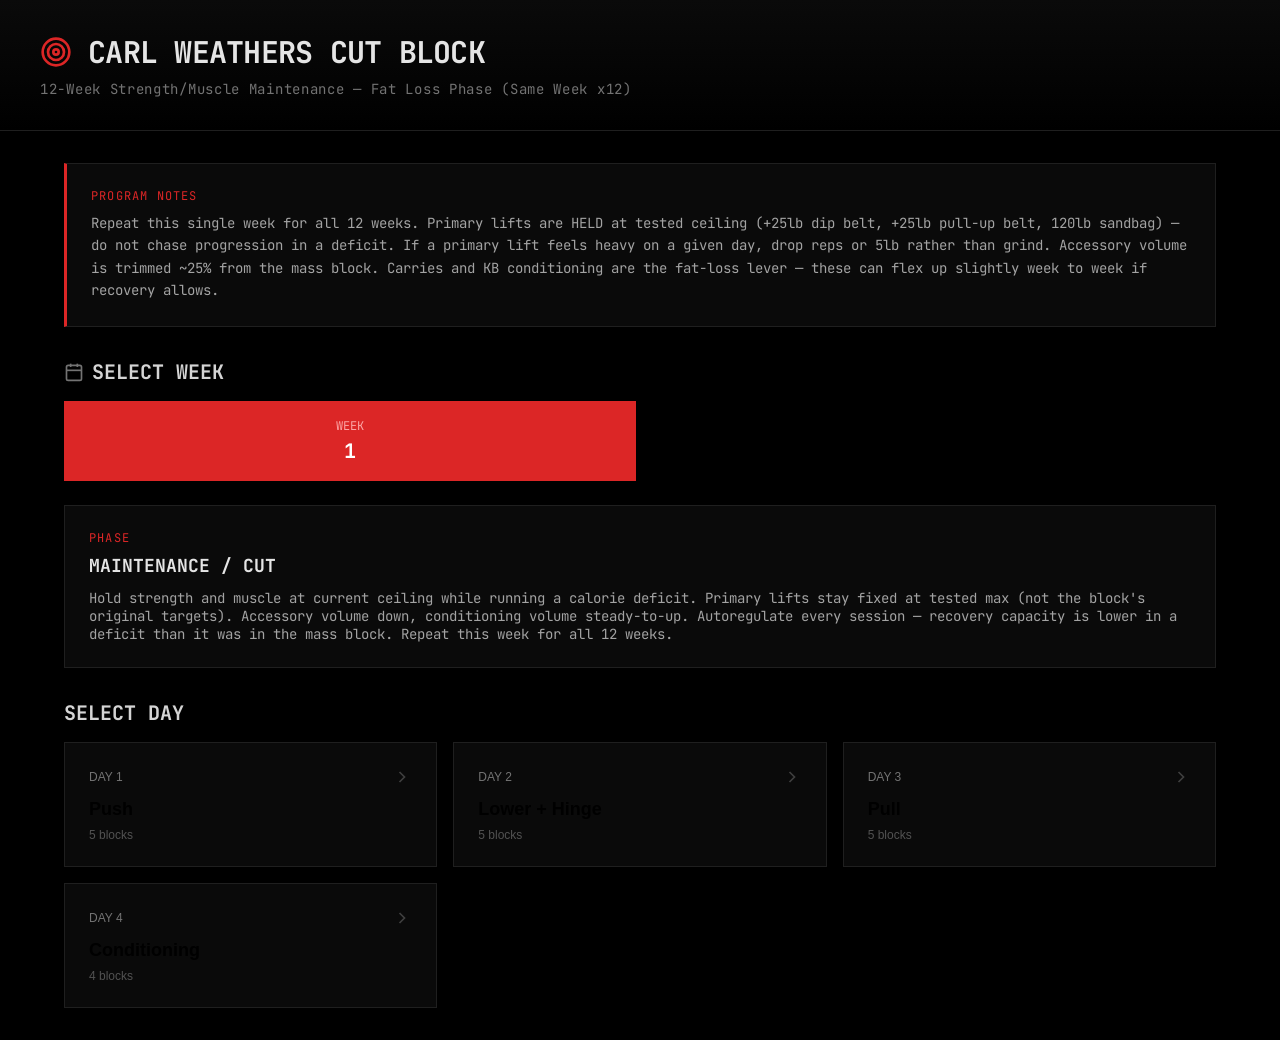
==== index.html @ 0ffdd5e2 "Render program-level notes in the selection view The notes field was being read by nothing, so the c" ====
<!DOCTYPE html>
<html lang="en">
<head>
    <meta charset="UTF-8">
    <meta name="viewport" content="width=device-width, initial-scale=1.0">
    <title>CERVANTES WORKOUT PROGRAM</title>
    <link href="https://fonts.googleapis.com/css2?family=JetBrains+Mono:wght@400;700&display=swap" rel="stylesheet">
    <link rel="stylesheet" href="styles.css">
</head>
<body>
    <div class="header">
        <div class="header-content">
            <div class="title-row">
                <svg class="target-icon" fill="none" stroke="currentColor" viewBox="0 0 24 24">
                    <circle cx="12" cy="12" r="10" stroke-width="2"></circle>
                    <circle cx="12" cy="12" r="6" stroke-width="2"></circle>
                    <circle cx="12" cy="12" r="2" stroke-width="2"></circle>
                </svg>
                <h1 id="program-title">CERVANTES</h1>
            </div>
            <p class="subtitle" id="program-subtitle">6-WEEK MULTI-TOOL PREPARATION</p>
        </div>
    </div>

    <div class="container">
        <div id="selection-view">
            <div class="program-notes hidden" id="program-notes">
                <div class="notes-label">PROGRAM NOTES</div>
                <p class="notes-body" id="program-notes-body"></p>
            </div>

            <div class="week-selector">
                <div class="selector-header">
                    <div class="selector-title">
                        <svg width="20" height="20" fill="none" stroke="#737373" viewBox="0 0 24 24">
                            <rect x="3" y="4" width="18" height="18" rx="2" ry="2" stroke-width="2"></rect>
                            <line x1="16" y1="2" x2="16" y2="6" stroke-width="2"></line>
                            <line x1="8" y1="2" x2="8" y2="6" stroke-width="2"></line>
                            <line x1="3" y1="10" x2="21" y2="10" stroke-width="2"></line>
                        </svg>
                        <h2>SELECT WEEK</h2>
                    </div>
                </div>

                <div class="week-buttons" id="week-buttons"></div>

                <div class="phase-info">
                    <div class="phase-label">PHASE</div>
                    <div class="phase-title" id="phase-title">FULL INTEGRATION + SKILL MASTERY</div>
                    <div class="phase-goal" id="phase-goal">Fluid tool transitions, rope flow competency, 100lb sandbag introduction, peak readiness</div>
                </div>
            </div>

            <div class="day-selector">
                <h2>SELECT DAY</h2>
                <div class="day-grid" id="day-grid"></div>
            </div>
        </div>

        <div id="workout-view" class="workout-view">
            <button class="back-btn" id="back-btn">
                <svg width="20" height="20" fill="none" stroke="currentColor" viewBox="0 0 24 24">
                    <polyline points="15 18 9 12 15 6" stroke-width="2"></polyline>
                </svg>
                <span>Back to week overview</span>
            </button>

            <div class="workout-header">
                <div class="workout-label" id="workout-label">WEEK 5 / DAY 1</div>
                <h2 class="workout-title" id="workout-title">Power Integration</h2>
            </div>

            <div id="workout-blocks"></div>
        </div>
    </div>

    <script src="app.js"></script>
</body>
</html>
---- styles.css ----
* {
    margin: 0;
    padding: 0;
    box-sizing: border-box;
}

body {
    font-family: 'JetBrains Mono', monospace;
    background-color: #000;
    color: #e5e5e5;
    min-height: 100vh;
}

.header {
    border-bottom: 1px solid #1f1f1f;
    background: linear-gradient(to bottom, #0a0a0a, #000);
    padding: 2rem 1.5rem;
}

.header-content {
    max-width: 1200px;
    margin: 0 auto;
}

.title-row {
    display: flex;
    align-items: center;
    gap: 1rem;
    margin-bottom: 0.5rem;
}

.target-icon {
    width: 32px;
    height: 32px;
    color: #dc2626;
}

h1 {
    font-size: 1.875rem;
    font-weight: 700;
    letter-spacing: -0.025em;
}

.subtitle {
    color: #737373;
    font-size: 0.875rem;
    letter-spacing: 0.05em;
}

.container {
    max-width: 1200px;
    margin: 0 auto;
    padding: 2rem 1.5rem;
}

/* ===== PROGRAM NOTES ===== */

.program-notes {
    background-color: #0a0a0a;
    border: 1px solid #1f1f1f;
    border-left: 3px solid #dc2626;
    padding: 1.5rem;
    margin-bottom: 2rem;
}

.notes-label {
    font-size: 0.75rem;
    color: #dc2626;
    letter-spacing: 0.1em;
    margin-bottom: 0.5rem;
}

.notes-body {
    font-size: 0.875rem;
    color: #a3a3a3;
    line-height: 1.6;
}

.week-selector {
    margin-bottom: 2rem;
}

.selector-header {
    display: flex;
    align-items: center;
    justify-content: space-between;
    margin-bottom: 1rem;
}

.selector-title {
    display: flex;
    align-items: center;
    gap: 0.5rem;
}

.selector-title h2 {
    font-size: 1.25rem;
    font-weight: 700;
    color: #d4d4d4;
}

.week-buttons {
    display: grid;
    grid-template-columns: repeat(2, 1fr);
    gap: 0.5rem;
    margin-bottom: 1.5rem;
}

.week-btn {
    padding: 1rem;
    border: 1px solid #1f1f1f;
    background-color: #0a0a0a;
    color: #e5e5e5;
    cursor: pointer;
    transition: all 0.2s;
    font-family: 'JetBrains Mono', monospace;
}

.week-btn:hover {
    border-color: #404040;
}

.week-btn.active {
    background-color: #dc2626;
    border-color: #dc2626;
    color: #fff;
}

.week-label {
    font-size: 0.75rem;
    color: #737373;
    margin-bottom: 0.25rem;
}

.week-btn.active .week-label {
    color: #fca5a5;
}

.week-num {
    font-size: 1.25rem;
    font-weight: 700;
}

.phase-info {
    background-color: #0a0a0a;
    border: 1px solid #1f1f1f;
    padding: 1.5rem;
}

.phase-label {
    font-size: 0.75rem;
    color: #dc2626;
    letter-spacing: 0.1em;
    margin-bottom: 0.5rem;
}

.phase-title {
    font-size: 1.125rem;
    font-weight: 700;
    margin-bottom: 0.75rem;
}

.phase-goal {
    font-size: 0.875rem;
    color: #a3a3a3;
}

.day-selector h2 {
    font-size: 1.25rem;
    font-weight: 700;
    color: #d4d4d4;
    margin-bottom: 1rem;
}

.day-grid {
    display: grid;
    grid-template-columns: repeat(auto-fit, minmax(300px, 1fr));
    gap: 1rem;
}

.day-card {
    background-color: #0a0a0a;
    border: 1px solid #1f1f1f;
    padding: 1.5rem;
    cursor: pointer;
    transition: all 0.2s;
    text-align: left;
}

.day-card:hover {
    border-color: #dc2626;
}

.day-header {
    display: flex;
    justify-content: space-between;
    align-items: center;
    margin-bottom: 0.75rem;
}

.day-num {
    font-size: 0.75rem;
    color: #737373;
}

.day-name {
    font-size: 1.125rem;
    font-weight: 700;
}

.day-blocks {
    font-size: 0.75rem;
    color: #525252;
    margin-top: 0.5rem;
}

.workout-view {
    display: none;
}

.workout-view.active {
    display: block;
}

.back-btn {
    display: flex;
    align-items: center;
    gap: 0.5rem;
    background: none;
    border: none;
    color: #737373;
    cursor: pointer;
    font-family: 'JetBrains Mono', monospace;
    font-size: 0.875rem;
    margin-bottom: 1.5rem;
    padding: 0.5rem 0;
    transition: color 0.2s;
}

.back-btn:hover {
    color: #d4d4d4;
}

.workout-header {
    background-color: #0a0a0a;
    border: 1px solid #1f1f1f;
    padding: 1.5rem;
    margin-bottom: 1.5rem;
}

.workout-label {
    font-size: 0.75rem;
    color: #dc2626;
    margin-bottom: 0.25rem;
}

.workout-title {
    font-size: 1.5rem;
    font-weight: 700;
}

.block {
    background-color: #0a0a0a;
    border: 1px solid #1f1f1f;
    padding: 1.5rem;
    margin-bottom: 1rem;
}

.block-header {
    display: inline-block;
    padding: 0.5rem 0.75rem;
    font-size: 0.875rem;
    font-weight: 700;
    margin-bottom: 1rem;
}

.block-header.wu {
    background-color: #1e3a8a;
    color: #93c5fd;
}

.block-header.fin {
    background-color: #166534;
    color: #86efac;
}

.block-header.work {
    background-color: #7c2d12;
    color: #fdba74;
}

.block-note {
    font-size: 0.75rem;
    color: #a3a3a3;
    font-style: italic;
    margin-bottom: 0.75rem;
}

.exercise-list {
    list-style: none;
}

.exercise-item {
    padding: 0.5rem 0;
    border-bottom: 1px solid #1a1a1a;
    font-size: 0.875rem;
    color: #d4d4d4;
    line-height: 1.6;
}

.exercise-item:last-child {
    border-bottom: none;
}

.exercise-item::before {
    content: "- ";
    color: #737373;
}

.hidden {
    display: none;
}

svg {
    display: inline-block;
    vertical-align: middle;
}

/* ===== TIMER ===== */
.timer-container {
    background-color: #0a0a0a;
    border: 1px solid #1f1f1f;
    padding: 1.5rem;
    margin-bottom: 1.5rem;
}

.timer-display {
    text-align: center;
    margin-bottom: 1.5rem;
}

.timer-label {
    font-size: 0.75rem;
    color: #737373;
    letter-spacing: 0.1em;
    margin-bottom: 0.5rem;
}

.timer-time {
    font-size: 4rem;
    font-weight: 700;
    color: #dc2626;
    font-variant-numeric: tabular-nums;
}

.timer-controls {
    display: flex;
    gap: 0.5rem;
    justify-content: center;
}

.timer-btn {
    display: flex;
    align-items: center;
    gap: 0.5rem;
    padding: 0.75rem 1.5rem;
    font-family: 'JetBrains Mono', monospace;
    font-size: 0.875rem;
    border: 1px solid #1f1f1f;
    cursor: pointer;
    transition: all 0.2s;
    background-color: #0a0a0a;
    color: #e5e5e5;
}

.timer-btn:hover {
    border-color: #404040;
}

.timer-start {
    background-color: #166534;
    border-color: #166534;
    color: #86efac;
}

.timer-start:hover {
    background-color: #14532d;
    border-color: #14532d;
}

.timer-stop {
    background-color: #7c2d12;
    border-color: #7c2d12;
    color: #fdba74;
}

.timer-stop:hover {
    background-color: #6b2710;
    border-color: #6b2710;
}

.timer-reset {
    background-color: #1f1f1f;
    border-color: #1f1f1f;
    color: #a3a3a3;
}

.timer-reset:hover {
    background-color: #2a2a2a;
    border-color: #2a2a2a;
}

/* ===== BLOCK NAVIGATION ===== */
.block-navigation {
    display: flex;
    justify-content: center;
    margin-top: 1.5rem;
}

.block-navigation .btn {
    display: inline-flex;
    align-items: center;
    gap: 0.5rem;
    padding: 0.75rem 1.5rem;
    font-family: 'JetBrains Mono', monospace;
    font-size: 0.875rem;
    cursor: pointer;
    transition: all 0.2s;
    text-decoration: none;
    border: 1px solid;
}

.block-navigation .btn-primary {
    background-color: #dc2626;
    border-color: #dc2626;
    color: #fff;
}

.block-navigation .btn-primary:hover {
    background-color: #b91c1c;
    border-color: #b91c1c;
}

/* ===== TIMES SUMMARY ===== */
.times-summary {
    background-color: #0a0a0a;
    border: 1px solid #1f1f1f;
    padding: 1.5rem;
    margin-top: 1.5rem;
}

.summary-title {
    font-size: 0.75rem;
    color: #737373;
    letter-spacing: 0.1em;
    margin-bottom: 1rem;
}

/* ===== WORKOUT SUMMARY ===== */
.workout-summary {
    background-color: #0a0a0a;
    border: 1px solid #1f1f1f;
    padding: 2rem;
    text-align: center;
}

.summary-header {
    display: flex;
    flex-direction: column;
    align-items: center;
    gap: 1rem;
    margin-bottom: 2rem;
}

.summary-header h2 {
    font-size: 1.5rem;
    font-weight: 700;
    color: #86efac;
}

.summary-stat {
    margin-bottom: 2rem;
}

.summary-stat .stat-value {
    font-size: 3rem;
    font-weight: 700;
    color: #dc2626;
    margin-bottom: 0.5rem;
}

.summary-stat .stat-label {
    font-size: 0.875rem;
    color: #737373;
    letter-spacing: 0.1em;
}
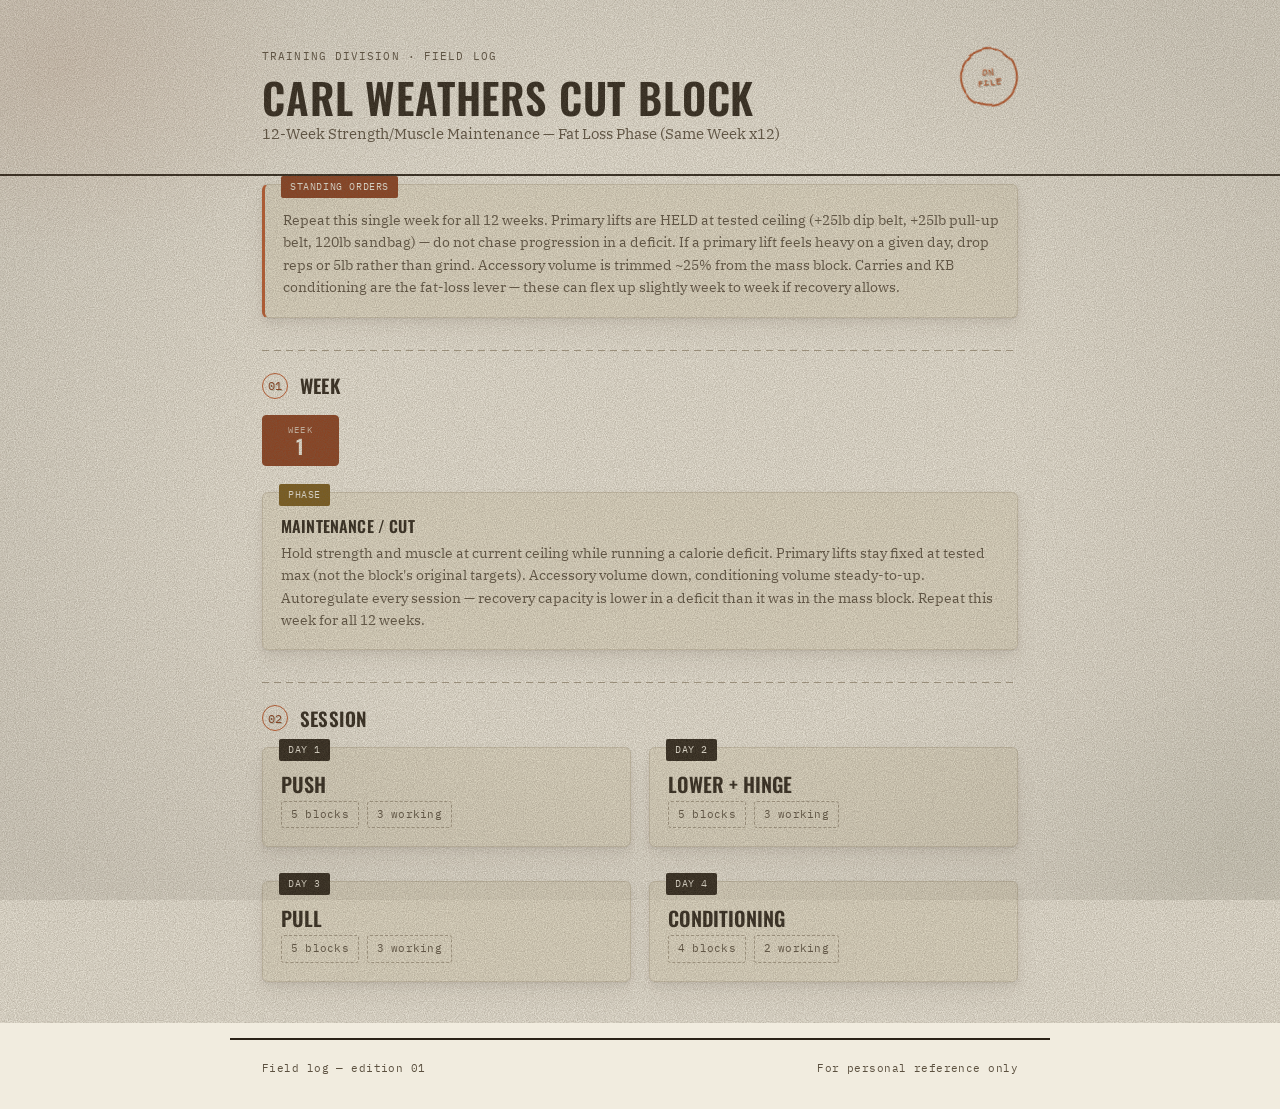
==== commit 15b4359b: "Rebuild the interface as a TVA-style field log Rethemes the app to the field-manual language: bone p" ====
--- a/index.html
+++ b/index.html
@@ -1,79 +1,171 @@
 <!DOCTYPE html>
 <html lang="en">
 <head>
-    <meta charset="UTF-8">
-    <meta name="viewport" content="width=device-width, initial-scale=1.0">
-    <title>CERVANTES WORKOUT PROGRAM</title>
-    <link href="https://fonts.googleapis.com/css2?family=JetBrains+Mono:wght@400;700&display=swap" rel="stylesheet">
-    <link rel="stylesheet" href="styles.css">
+<meta charset="UTF-8">
+<meta name="viewport" content="width=device-width, initial-scale=1.0, viewport-fit=cover">
+<meta name="theme-color" content="#F1ECDF">
+<title>Field Log — Training Programme</title>
+<link rel="icon" href="data:image/svg+xml,%3Csvg xmlns='http://www.w3.org/2000/svg' viewBox='0 0 32 32'%3E%3Crect width='32' height='32' rx='5' fill='%23F1ECDF'/%3E%3Ccircle cx='16' cy='16' r='9' fill='none' stroke='%238C3E1C' stroke-width='2.5'/%3E%3Cpath d='M16 10.5V16l3.5 2.5' stroke='%232B2318' stroke-width='2.5' stroke-linecap='round' fill='none'/%3E%3C/svg%3E">
+<link rel="preconnect" href="https://fonts.googleapis.com">
+<link rel="preconnect" href="https://fonts.gstatic.com" crossorigin>
+<link href="https://fonts.googleapis.com/css2?family=Oswald:wght@400;500;600&family=IBM+Plex+Serif:ital,wght@0,400;0,500;0,600;1,400&family=IBM+Plex+Mono:wght@400;500&display=swap" rel="stylesheet">
+<link rel="stylesheet" href="styles.css">
 </head>
 <body>
-    <div class="header">
-        <div class="header-content">
-            <div class="title-row">
-                <svg class="target-icon" fill="none" stroke="currentColor" viewBox="0 0 24 24">
-                    <circle cx="12" cy="12" r="10" stroke-width="2"></circle>
-                    <circle cx="12" cy="12" r="6" stroke-width="2"></circle>
-                    <circle cx="12" cy="12" r="2" stroke-width="2"></circle>
-                </svg>
-                <h1 id="program-title">CERVANTES</h1>
-            </div>
-            <p class="subtitle" id="program-subtitle">6-WEEK MULTI-TOOL PREPARATION</p>
-        </div>
+
+<!-- Filters used by the paper grain, the instrument panel and the ink stamps. -->
+<svg width="0" height="0" style="position:absolute" aria-hidden="true" focusable="false">
+  <filter id="sw-grain">
+    <feTurbulence type="fractalNoise" baseFrequency="0.85" numOctaves="2" stitchTiles="stitch" result="noise"/>
+    <feColorMatrix in="noise" type="matrix" values="0 0 0 0 0  0 0 0 0 0  0 0 0 0 0  0 0 0 0.6 0"/>
+  </filter>
+  <filter id="paper-grain">
+    <feTurbulence type="fractalNoise" baseFrequency="0.9" numOctaves="3" stitchTiles="stitch" result="noise"/>
+    <feColorMatrix in="noise" type="matrix" values="0 0 0 0 0.16  0 0 0 0 0.13  0 0 0 0 0.09  0 0 0 0.7 0"/>
+  </filter>
+  <filter id="ink-wobble" x="-20%" y="-20%" width="140%" height="140%">
+    <feTurbulence type="fractalNoise" baseFrequency="0.045" numOctaves="2" seed="7" result="wobble"/>
+    <feDisplacementMap in="SourceGraphic" in2="wobble" scale="4.2" xChannelSelector="R" yChannelSelector="G"/>
+  </filter>
+</svg>
+
+<div class="page-weather" aria-hidden="true"></div>
+
+<a class="skip-link" href="#main">Skip to content</a>
+
+<header class="cover">
+  <div class="wrap cover-inner">
+    <div class="cover-main">
+      <p class="eyebrow">Training division · field log</p>
+      <h1 id="program-title">Loading</h1>
+      <p class="lead" id="program-subtitle"></p>
+    </div>
+    <div class="stamp-mark" aria-hidden="true">ON<br>FILE</div>
+  </div>
+</header>
+
+<main class="wrap" id="main">
+
+  <!-- ============ SELECTION ============ -->
+  <section id="selection-view" aria-labelledby="sel-heading">
+    <h2 class="sr-only" id="sel-heading">Choose a session</h2>
+
+    <div class="panel panel-notes" id="program-notes" hidden>
+      <span class="panel-tab">Standing orders</span>
+      <p class="notes-body" id="program-notes-body"></p>
     </div>
 
-    <div class="container">
-        <div id="selection-view">
-            <div class="program-notes hidden" id="program-notes">
-                <div class="notes-label">PROGRAM NOTES</div>
-                <p class="notes-body" id="program-notes-body"></p>
-            </div>
+    <div class="divider-tick"></div>
 
-            <div class="week-selector">
-                <div class="selector-header">
-                    <div class="selector-title">
-                        <svg width="20" height="20" fill="none" stroke="#737373" viewBox="0 0 24 24">
-                            <rect x="3" y="4" width="18" height="18" rx="2" ry="2" stroke-width="2"></rect>
-                            <line x1="16" y1="2" x2="16" y2="6" stroke-width="2"></line>
-                            <line x1="8" y1="2" x2="8" y2="6" stroke-width="2"></line>
-                            <line x1="3" y1="10" x2="21" y2="10" stroke-width="2"></line>
-                        </svg>
-                        <h2>SELECT WEEK</h2>
-                    </div>
-                </div>
+    <div class="section-head">
+      <span class="section-num">01</span>
+      <h3>Week</h3>
+    </div>
+    <nav class="week-buttons" id="week-buttons" aria-label="Select week"></nav>
 
-                <div class="week-buttons" id="week-buttons"></div>
-
-                <div class="phase-info">
-                    <div class="phase-label">PHASE</div>
-                    <div class="phase-title" id="phase-title">FULL INTEGRATION + SKILL MASTERY</div>
-                    <div class="phase-goal" id="phase-goal">Fluid tool transitions, rope flow competency, 100lb sandbag introduction, peak readiness</div>
-                </div>
-            </div>
-
-            <div class="day-selector">
-                <h2>SELECT DAY</h2>
-                <div class="day-grid" id="day-grid"></div>
-            </div>
-        </div>
-
-        <div id="workout-view" class="workout-view">
-            <button class="back-btn" id="back-btn">
-                <svg width="20" height="20" fill="none" stroke="currentColor" viewBox="0 0 24 24">
-                    <polyline points="15 18 9 12 15 6" stroke-width="2"></polyline>
-                </svg>
-                <span>Back to week overview</span>
-            </button>
-
-            <div class="workout-header">
-                <div class="workout-label" id="workout-label">WEEK 5 / DAY 1</div>
-                <h2 class="workout-title" id="workout-title">Power Integration</h2>
-            </div>
-
-            <div id="workout-blocks"></div>
-        </div>
+    <div class="panel panel-phase">
+      <span class="panel-tab" id="phase-tab">Phase</span>
+      <h4 class="phase-title" id="phase-title"></h4>
+      <p class="phase-goal" id="phase-goal"></p>
     </div>
 
-    <script src="app.js"></script>
+    <div class="divider-tick"></div>
+
+    <div class="section-head">
+      <span class="section-num">02</span>
+      <h3>Session</h3>
+    </div>
+    <div class="day-grid" id="day-grid"></div>
+  </section>
+
+  <!-- ============ WORKOUT ============ -->
+  <section id="workout-view" aria-labelledby="workout-title" hidden>
+    <button class="btn btn-ghost back-btn" id="back-btn" type="button">
+      <span aria-hidden="true">&larr;</span> Close file
+    </button>
+
+    <div class="workout-head" id="workout-head">
+      <p class="eyebrow" id="workout-label"></p>
+      <h2 id="workout-title"></h2>
+    </div>
+
+    <ol class="progress-rail" id="progress-rail" aria-label="Block progress" role="list"></ol>
+
+    <!-- Split-flap stopwatch. Times the block currently on screen. -->
+    <div class="sw-panel" id="sw-panel">
+      <span class="sw-rivet tl"></span><span class="sw-rivet tr"></span>
+      <span class="sw-rivet bl"></span><span class="sw-rivet br"></span>
+      <div class="sw-plate-label" id="sw-plate-label">elapsed time</div>
+      <div class="sw-digits" aria-hidden="true">
+        <div class="flip-digit" data-role="m1">
+          <div class="fd-top"><span>0</span></div>
+          <div class="fd-bottom"><span>0</span></div>
+          <div class="fd-leaf fd-leaf-front"><span>0</span><div class="fd-shade"></div></div>
+          <div class="fd-leaf fd-leaf-back"><span>0</span><div class="fd-shade"></div></div>
+        </div>
+        <div class="flip-digit" data-role="m2">
+          <div class="fd-top"><span>0</span></div>
+          <div class="fd-bottom"><span>0</span></div>
+          <div class="fd-leaf fd-leaf-front"><span>0</span><div class="fd-shade"></div></div>
+          <div class="fd-leaf fd-leaf-back"><span>0</span><div class="fd-shade"></div></div>
+        </div>
+        <div class="flip-colon"><i></i><i></i></div>
+        <div class="flip-digit" data-role="s1">
+          <div class="fd-top"><span>0</span></div>
+          <div class="fd-bottom"><span>0</span></div>
+          <div class="fd-leaf fd-leaf-front"><span>0</span><div class="fd-shade"></div></div>
+          <div class="fd-leaf fd-leaf-back"><span>0</span><div class="fd-shade"></div></div>
+        </div>
+        <div class="flip-digit" data-role="s2">
+          <div class="fd-top"><span>0</span></div>
+          <div class="fd-bottom"><span>0</span></div>
+          <div class="fd-leaf fd-leaf-front"><span>0</span><div class="fd-shade"></div></div>
+          <div class="fd-leaf fd-leaf-back"><span>0</span><div class="fd-shade"></div></div>
+        </div>
+        <div class="flip-cs-wrap">
+          <span class="flip-cs-dot">.</span>
+          <span class="flip-cs" id="sw-cs">00</span>
+        </div>
+      </div>
+      <p class="sr-only" role="timer" aria-live="off" id="sw-a11y">0 minutes 0 seconds</p>
+    </div>
+
+    <div class="row sw-controls" id="sw-controls">
+      <button class="btn btn-primary" id="sw-toggle" type="button">Start</button>
+      <button class="btn btn-secondary" id="sw-lap" type="button" disabled>Round</button>
+      <button class="btn btn-ghost" id="sw-reset" type="button">Reset</button>
+      <button class="btn btn-ghost btn-icon" id="sw-sound" type="button" aria-pressed="true" aria-label="Mechanical sound on">
+        <span aria-hidden="true">Sound on</span>
+      </button>
+    </div>
+
+    <div class="rounds-wrap" id="rounds-wrap" hidden>
+      <p class="field-label" id="rounds-label">Rounds</p>
+      <div class="timer-list" id="sw-laps"></div>
+    </div>
+
+    <div id="workout-blocks"></div>
+  </section>
+
+</main>
+
+<!-- Thumb-reach action bar, only present during a session. -->
+<div class="action-bar" id="action-bar" hidden>
+  <div class="wrap action-bar-inner">
+    <div class="timer-chip" id="bar-chip">
+      <span class="timer-chip-ring" aria-hidden="true"></span>
+      <span class="timer-chip-text" id="bar-time">00:00</span>
+    </div>
+    <button class="btn btn-primary" id="advance-btn" type="button">Next block</button>
+  </div>
+</div>
+
+<footer class="wrap">
+  <span>Field log — edition 01</span>
+  <span>For personal reference only</span>
+</footer>
+
+<script src="https://cdnjs.cloudflare.com/ajax/libs/gsap/3.12.5/gsap.min.js"></script>
+<script src="app.js"></script>
 </body>
 </html>
--- a/styles.css
+++ b/styles.css
@@ -1,496 +1,538 @@
-* {
-    margin: 0;
-    padding: 0;
-    box-sizing: border-box;
-}
-
-body {
-    font-family: 'JetBrains Mono', monospace;
-    background-color: #000;
-    color: #e5e5e5;
-    min-height: 100vh;
-}
-
-.header {
-    border-bottom: 1px solid #1f1f1f;
-    background: linear-gradient(to bottom, #0a0a0a, #000);
-    padding: 2rem 1.5rem;
-}
-
-.header-content {
-    max-width: 1200px;
-    margin: 0 auto;
-}
-
-.title-row {
-    display: flex;
-    align-items: center;
-    gap: 1rem;
-    margin-bottom: 0.5rem;
-}
-
-.target-icon {
-    width: 32px;
-    height: 32px;
-    color: #dc2626;
-}
-
-h1 {
-    font-size: 1.875rem;
-    font-weight: 700;
-    letter-spacing: -0.025em;
-}
-
-.subtitle {
-    color: #737373;
-    font-size: 0.875rem;
-    letter-spacing: 0.05em;
-}
-
-.container {
-    max-width: 1200px;
-    margin: 0 auto;
-    padding: 2rem 1.5rem;
-}
-
-/* ===== PROGRAM NOTES ===== */
-
-.program-notes {
-    background-color: #0a0a0a;
-    border: 1px solid #1f1f1f;
-    border-left: 3px solid #dc2626;
-    padding: 1.5rem;
-    margin-bottom: 2rem;
-}
-
-.notes-label {
-    font-size: 0.75rem;
-    color: #dc2626;
-    letter-spacing: 0.1em;
-    margin-bottom: 0.5rem;
-}
-
-.notes-body {
-    font-size: 0.875rem;
-    color: #a3a3a3;
-    line-height: 1.6;
-}
-
-.week-selector {
-    margin-bottom: 2rem;
-}
-
-.selector-header {
-    display: flex;
-    align-items: center;
-    justify-content: space-between;
-    margin-bottom: 1rem;
-}
-
-.selector-title {
-    display: flex;
-    align-items: center;
-    gap: 0.5rem;
-}
-
-.selector-title h2 {
-    font-size: 1.25rem;
-    font-weight: 700;
-    color: #d4d4d4;
-}
-
-.week-buttons {
-    display: grid;
-    grid-template-columns: repeat(2, 1fr);
-    gap: 0.5rem;
-    margin-bottom: 1.5rem;
-}
-
-.week-btn {
-    padding: 1rem;
-    border: 1px solid #1f1f1f;
-    background-color: #0a0a0a;
-    color: #e5e5e5;
-    cursor: pointer;
-    transition: all 0.2s;
-    font-family: 'JetBrains Mono', monospace;
-}
-
-.week-btn:hover {
-    border-color: #404040;
-}
-
-.week-btn.active {
-    background-color: #dc2626;
-    border-color: #dc2626;
-    color: #fff;
-}
-
-.week-label {
-    font-size: 0.75rem;
-    color: #737373;
-    margin-bottom: 0.25rem;
-}
-
-.week-btn.active .week-label {
-    color: #fca5a5;
-}
-
-.week-num {
-    font-size: 1.25rem;
-    font-weight: 700;
-}
-
-.phase-info {
-    background-color: #0a0a0a;
-    border: 1px solid #1f1f1f;
-    padding: 1.5rem;
-}
-
-.phase-label {
-    font-size: 0.75rem;
-    color: #dc2626;
-    letter-spacing: 0.1em;
-    margin-bottom: 0.5rem;
-}
-
-.phase-title {
-    font-size: 1.125rem;
-    font-weight: 700;
-    margin-bottom: 0.75rem;
-}
-
-.phase-goal {
-    font-size: 0.875rem;
-    color: #a3a3a3;
-}
-
-.day-selector h2 {
-    font-size: 1.25rem;
-    font-weight: 700;
-    color: #d4d4d4;
-    margin-bottom: 1rem;
-}
-
-.day-grid {
-    display: grid;
-    grid-template-columns: repeat(auto-fit, minmax(300px, 1fr));
-    gap: 1rem;
-}
-
-.day-card {
-    background-color: #0a0a0a;
-    border: 1px solid #1f1f1f;
-    padding: 1.5rem;
-    cursor: pointer;
-    transition: all 0.2s;
-    text-align: left;
-}
-
-.day-card:hover {
-    border-color: #dc2626;
-}
-
-.day-header {
-    display: flex;
-    justify-content: space-between;
-    align-items: center;
-    margin-bottom: 0.75rem;
-}
-
-.day-num {
-    font-size: 0.75rem;
-    color: #737373;
-}
-
-.day-name {
-    font-size: 1.125rem;
-    font-weight: 700;
-}
-
-.day-blocks {
-    font-size: 0.75rem;
-    color: #525252;
-    margin-top: 0.5rem;
-}
-
-.workout-view {
-    display: none;
-}
-
-.workout-view.active {
-    display: block;
-}
-
-.back-btn {
-    display: flex;
-    align-items: center;
-    gap: 0.5rem;
-    background: none;
-    border: none;
-    color: #737373;
-    cursor: pointer;
-    font-family: 'JetBrains Mono', monospace;
-    font-size: 0.875rem;
-    margin-bottom: 1.5rem;
-    padding: 0.5rem 0;
-    transition: color 0.2s;
-}
-
-.back-btn:hover {
-    color: #d4d4d4;
-}
-
-.workout-header {
-    background-color: #0a0a0a;
-    border: 1px solid #1f1f1f;
-    padding: 1.5rem;
-    margin-bottom: 1.5rem;
-}
-
-.workout-label {
-    font-size: 0.75rem;
-    color: #dc2626;
-    margin-bottom: 0.25rem;
-}
-
-.workout-title {
-    font-size: 1.5rem;
-    font-weight: 700;
-}
-
-.block {
-    background-color: #0a0a0a;
-    border: 1px solid #1f1f1f;
-    padding: 1.5rem;
-    margin-bottom: 1rem;
-}
-
-.block-header {
-    display: inline-block;
-    padding: 0.5rem 0.75rem;
-    font-size: 0.875rem;
-    font-weight: 700;
-    margin-bottom: 1rem;
-}
-
-.block-header.wu {
-    background-color: #1e3a8a;
-    color: #93c5fd;
-}
-
-.block-header.fin {
-    background-color: #166534;
-    color: #86efac;
-}
-
-.block-header.work {
-    background-color: #7c2d12;
-    color: #fdba74;
-}
-
-.block-note {
-    font-size: 0.75rem;
-    color: #a3a3a3;
-    font-style: italic;
-    margin-bottom: 0.75rem;
-}
-
-.exercise-list {
-    list-style: none;
-}
-
-.exercise-item {
-    padding: 0.5rem 0;
-    border-bottom: 1px solid #1a1a1a;
-    font-size: 0.875rem;
-    color: #d4d4d4;
-    line-height: 1.6;
-}
-
-.exercise-item:last-child {
-    border-bottom: none;
-}
-
-.exercise-item::before {
-    content: "- ";
-    color: #737373;
-}
-
-.hidden {
-    display: none;
-}
-
-svg {
-    display: inline-block;
-    vertical-align: middle;
-}
-
-/* ===== TIMER ===== */
-.timer-container {
-    background-color: #0a0a0a;
-    border: 1px solid #1f1f1f;
-    padding: 1.5rem;
-    margin-bottom: 1.5rem;
-}
-
-.timer-display {
-    text-align: center;
-    margin-bottom: 1.5rem;
-}
-
-.timer-label {
-    font-size: 0.75rem;
-    color: #737373;
-    letter-spacing: 0.1em;
-    margin-bottom: 0.5rem;
-}
-
-.timer-time {
-    font-size: 4rem;
-    font-weight: 700;
-    color: #dc2626;
-    font-variant-numeric: tabular-nums;
-}
-
-.timer-controls {
-    display: flex;
-    gap: 0.5rem;
-    justify-content: center;
-}
-
-.timer-btn {
-    display: flex;
-    align-items: center;
-    gap: 0.5rem;
-    padding: 0.75rem 1.5rem;
-    font-family: 'JetBrains Mono', monospace;
-    font-size: 0.875rem;
-    border: 1px solid #1f1f1f;
-    cursor: pointer;
-    transition: all 0.2s;
-    background-color: #0a0a0a;
-    color: #e5e5e5;
-}
-
-.timer-btn:hover {
-    border-color: #404040;
-}
-
-.timer-start {
-    background-color: #166534;
-    border-color: #166534;
-    color: #86efac;
-}
-
-.timer-start:hover {
-    background-color: #14532d;
-    border-color: #14532d;
-}
-
-.timer-stop {
-    background-color: #7c2d12;
-    border-color: #7c2d12;
-    color: #fdba74;
-}
-
-.timer-stop:hover {
-    background-color: #6b2710;
-    border-color: #6b2710;
-}
-
-.timer-reset {
-    background-color: #1f1f1f;
-    border-color: #1f1f1f;
-    color: #a3a3a3;
-}
-
-.timer-reset:hover {
-    background-color: #2a2a2a;
-    border-color: #2a2a2a;
-}
-
-/* ===== BLOCK NAVIGATION ===== */
-.block-navigation {
-    display: flex;
-    justify-content: center;
-    margin-top: 1.5rem;
-}
-
-.block-navigation .btn {
-    display: inline-flex;
-    align-items: center;
-    gap: 0.5rem;
-    padding: 0.75rem 1.5rem;
-    font-family: 'JetBrains Mono', monospace;
-    font-size: 0.875rem;
-    cursor: pointer;
-    transition: all 0.2s;
-    text-decoration: none;
-    border: 1px solid;
-}
-
-.block-navigation .btn-primary {
-    background-color: #dc2626;
-    border-color: #dc2626;
-    color: #fff;
-}
-
-.block-navigation .btn-primary:hover {
-    background-color: #b91c1c;
-    border-color: #b91c1c;
-}
-
-/* ===== TIMES SUMMARY ===== */
-.times-summary {
-    background-color: #0a0a0a;
-    border: 1px solid #1f1f1f;
-    padding: 1.5rem;
-    margin-top: 1.5rem;
-}
-
-.summary-title {
-    font-size: 0.75rem;
-    color: #737373;
-    letter-spacing: 0.1em;
-    margin-bottom: 1rem;
-}
-
-/* ===== WORKOUT SUMMARY ===== */
-.workout-summary {
-    background-color: #0a0a0a;
-    border: 1px solid #1f1f1f;
-    padding: 2rem;
-    text-align: center;
-}
-
-.summary-header {
-    display: flex;
-    flex-direction: column;
-    align-items: center;
-    gap: 1rem;
-    margin-bottom: 2rem;
-}
-
-.summary-header h2 {
-    font-size: 1.5rem;
-    font-weight: 700;
-    color: #86efac;
-}
-
-.summary-stat {
-    margin-bottom: 2rem;
-}
-
-.summary-stat .stat-value {
-    font-size: 3rem;
-    font-weight: 700;
-    color: #dc2626;
-    margin-bottom: 0.5rem;
-}
-
-.summary-stat .stat-label {
-    font-size: 0.875rem;
-    color: #737373;
-    letter-spacing: 0.1em;
-}
+/* =========================================================
+   FIELD LOG — TVA-flavoured case-file interface
+   Mobile first. Larger screens widen at 600px / 900px.
+   ========================================================= */
+
+:root{
+  /* Six colours, no more. */
+  --bone: #F1ECDF;
+  --bone-dim: #E7E0CC;
+  --ink: #2B2318;
+  --ink-soft: #5C5140;
+  --rust: #C1592B;
+  --rust-dark: #8C3E1C;
+  --mustard: #D9A441;
+  --mustard-dark: #9C7623;
+  /* Text-safe darks. Rust and mustard-dark are only 3.8:1 and 3.5:1 on bone,
+     so small text uses these instead; the brights stay for borders and stamps. */
+  --rust-deep: #8C3E1C;
+  --mustard-deep: #7A5A18;
+  --moss: #5C6B4E;
+  --moss-dark: #3E4A34;
+  --line: #A79C87;
+  --line-soft: #CFC6B0;
+
+  /* Split-flap digit geometry — scaled up at wider breakpoints. */
+  --fd-w: 40px;
+  --fd-h: 56px;
+  --fd-half: 28px;
+  --fd-font: 30px;
+
+  --tap: 44px;              /* minimum touch target */
+  --gutter: 18px;
+  --bar-h: 76px;
+}
+
+*{ box-sizing: border-box; }
+
+html{ -webkit-text-size-adjust: 100%; }
+
+body{
+  margin: 0;
+  background: var(--bone);
+  color: var(--ink);
+  font-family: 'IBM Plex Serif', Georgia, serif;
+  font-size: 16px;
+  line-height: 1.6;
+  overflow-x: hidden;
+}
+
+[hidden]{ display: none !important; }
+
+.wrap{
+  width: 100%;
+  max-width: 820px;
+  margin: 0 auto;
+  padding-left: var(--gutter);
+  padding-right: var(--gutter);
+}
+
+h1, h2, h3, h4{
+  font-family: 'Oswald', 'Arial Narrow', sans-serif;
+  font-weight: 600;
+  letter-spacing: 0.01em;
+  margin: 0;
+  color: var(--ink);
+  line-height: 1.2;
+}
+h1{ font-size: 30px; letter-spacing: 0.02em; text-transform: uppercase; }
+h2{ font-size: 24px; text-transform: uppercase; }
+h3{ font-size: 19px; text-transform: uppercase; }
+h4{ font-size: 16px; text-transform: uppercase; }
+
+p{ margin: 0 0 12px; color: var(--ink-soft); }
+p:last-child{ margin-bottom: 0; }
+
+.lead{ font-size: 15px; max-width: 60ch; }
+
+.eyebrow{
+  font-family: 'IBM Plex Mono', ui-monospace, monospace;
+  font-size: 11px;
+  letter-spacing: 0.1em;
+  text-transform: uppercase;
+  color: var(--ink-soft);
+  margin: 0 0 6px;
+}
+
+.sr-only{
+  position: absolute; width: 1px; height: 1px;
+  padding: 0; margin: -1px; overflow: hidden;
+  clip: rect(0 0 0 0); white-space: nowrap; border: 0;
+}
+
+.skip-link{
+  position: absolute; left: -9999px; top: 0; z-index: 900;
+  background: var(--ink); color: var(--bone);
+  padding: 10px 16px; font-family: 'IBM Plex Mono', monospace; font-size: 13px;
+}
+.skip-link:focus{ left: 0; }
+
+/* Visible focus everywhere — the old build had hover states only. */
+:focus-visible{
+  outline: 2px solid var(--rust);
+  outline-offset: 2px;
+}
+
+/* ===== PAPER WEATHER ===== */
+
+.page-weather{ position: fixed; inset: 0; pointer-events: none; z-index: 500; }
+.page-weather::before{
+  content: ""; position: absolute; inset: -3%;
+  filter: url(#paper-grain); opacity: 0.7; mix-blend-mode: multiply;
+  animation: grain-drift 42s ease-in-out infinite;
+}
+@keyframes grain-drift{
+  0%, 100%{ transform: translate(0, 0); }
+  25%{ transform: translate(0.6%, -0.4%); }
+  50%{ transform: translate(-0.4%, 0.5%); }
+  75%{ transform: translate(0.4%, 0.3%); }
+}
+.page-weather::after{
+  content: ""; position: absolute; inset: 0;
+  background:
+    radial-gradient(ellipse 360px 280px at 5% 7%, rgba(140,62,28,0.08), transparent 70%),
+    radial-gradient(ellipse 320px 260px at 96.5% 93%, rgba(92,107,78,0.065), transparent 70%),
+    radial-gradient(ellipse 59% 69% at 50% 50%, transparent 50%, rgba(43,35,24,0.085) 100%);
+}
+
+/* ===== COVER ===== */
+
+.cover{
+  border-bottom: 2px solid var(--ink);
+  padding-top: calc(28px + env(safe-area-inset-top));
+  padding-bottom: 20px;
+  margin-bottom: 8px;
+}
+.cover-inner{
+  display: flex; justify-content: space-between; align-items: flex-start; gap: 16px;
+}
+.cover-main{ min-width: 0; }
+.stamp-mark{
+  width: 58px; height: 58px; border-radius: 50%; flex-shrink: 0;
+  border: 2px solid var(--rust); color: var(--rust);
+  display: flex; align-items: center; justify-content: center;
+  font-family: 'IBM Plex Mono', monospace; font-size: 9px; letter-spacing: 0.06em;
+  text-align: center; line-height: 1.25; transform: rotate(-9deg);
+  filter: url(#ink-wobble);
+  text-shadow: 0.85px 0.85px 0 rgba(92,107,78,0.44), -0.6px -0.6px 0 rgba(193,89,43,0.3);
+}
+
+/* During a session the cover shrinks to a single line — screen space
+   belongs to the block you are working, not the programme title. */
+body.session-open .cover{ padding-top: calc(12px + env(safe-area-inset-top)); padding-bottom: 10px; }
+body.session-open .cover .lead,
+body.session-open .cover .eyebrow{ display: none; }
+body.session-open .cover h1{ font-size: 15px; letter-spacing: 0.08em; }
+body.session-open .stamp-mark{ width: 38px; height: 38px; font-size: 7px; border-width: 1.5px; }
+
+main{ padding-bottom: 40px; }
+
+/* ===== STRUCTURE ===== */
+
+.divider-tick{
+  height: 1px; margin: 32px 0 22px;
+  background: repeating-linear-gradient(90deg, var(--line) 0 7px, transparent 7px 12px);
+}
+.section-head{ display: flex; align-items: center; gap: 12px; margin-bottom: 16px; }
+.section-num{
+  font-family: 'IBM Plex Mono', monospace; font-size: 12px; color: var(--rust-deep);
+  border: 1px solid var(--rust); border-radius: 50%;
+  width: 26px; height: 26px; display: flex; align-items: center; justify-content: center;
+  flex-shrink: 0;
+  text-shadow: 0.55px 0.55px 0 rgba(92,107,78,0.31);
+}
+
+/* ===== PANELS ===== */
+
+.panel{
+  background: var(--bone-dim); border: 1px solid var(--line-soft);
+  border-radius: 6px; padding: 20px 18px 18px; position: relative;
+  margin-bottom: 16px;
+  box-shadow:
+    0 1px 1.5px rgba(43,35,24,0.065),
+    0 4px 8px rgba(43,35,24,0.065),
+    0 13px 23px rgba(43,35,24,0.06);
+}
+.panel-tab{
+  position: absolute; top: -9px; left: 16px; background: var(--ink);
+  color: var(--bone); font-family: 'IBM Plex Mono', monospace; font-size: 10px;
+  letter-spacing: 0.06em; text-transform: uppercase; padding: 3px 9px; border-radius: 2px;
+}
+.panel-notes{ border-left: 3px solid var(--rust); }
+.panel-notes .panel-tab{ background: var(--rust-deep); }
+.notes-body{ font-size: 14px; margin: 4px 0 0; }
+.panel-phase .panel-tab{ background: var(--mustard-deep); }
+.phase-title{ margin: 4px 0 6px; }
+.phase-goal{ font-size: 14px; margin: 0; }
+
+/* ===== WEEK SELECTOR ===== */
+
+.week-buttons{
+  display: grid;
+  grid-template-columns: repeat(auto-fill, minmax(76px, 1fr));
+  gap: 8px;
+  margin-bottom: 26px;
+}
+.week-btn{
+  min-height: var(--tap);
+  padding: 8px 6px;
+  border: 1.5px solid var(--line);
+  border-radius: 4px;
+  background: transparent;
+  color: var(--ink-soft);
+  font-family: 'IBM Plex Mono', monospace;
+  cursor: pointer;
+  transition: border-color 120ms ease, color 120ms ease, background 120ms ease;
+  display: flex; flex-direction: column; align-items: center; justify-content: center;
+}
+.week-btn:hover{ border-color: var(--ink); color: var(--ink); }
+.week-btn .week-label{ font-size: 9px; letter-spacing: 0.12em; text-transform: uppercase; }
+.week-btn .week-num{ font-family: 'Oswald', sans-serif; font-size: 20px; font-weight: 600; line-height: 1.1; }
+.week-btn[aria-current="true"]{
+  background: var(--rust-deep); border-color: var(--rust-deep); color: var(--bone);
+}
+.week-btn[aria-current="true"] .week-label{ color: rgba(241,236,223,0.75); }
+
+/* ===== DAY CARDS ===== */
+
+.day-grid{ display: grid; grid-template-columns: 1fr; gap: 18px; }
+
+.day-card{
+  text-align: left; cursor: pointer; width: 100%;
+  font: inherit; color: inherit;
+  transition: border-color 120ms ease, transform 120ms ease;
+}
+.day-card:hover{ border-color: var(--rust); }
+.day-card:active{ transform: scale(0.99); }
+.day-card .day-name{ font-family: 'Oswald', sans-serif; font-size: 20px; font-weight: 600; text-transform: uppercase; margin: 4px 0 8px; }
+.day-meta{ display: flex; flex-wrap: wrap; gap: 8px; }
+
+/* ===== BADGES ===== */
+
+.badge{
+  display: inline-flex; align-items: center; gap: 6px;
+  font-family: 'IBM Plex Mono', monospace; font-size: 11px; letter-spacing: 0.02em;
+  padding: 4px 9px; border-radius: 3px; border: 1px solid;
+  white-space: nowrap;
+}
+.badge-complete{ color: var(--moss-dark); border-color: var(--moss); background: rgba(92,107,78,0.08); }
+.badge-pending{ color: var(--ink-soft); border-color: var(--line); background: transparent; border-style: dashed; }
+.badge-flagged{ color: var(--rust-deep); border-color: var(--rust); background: rgba(193,89,43,0.08); }
+.badge-active{ color: var(--mustard-deep); border-color: var(--mustard); background: rgba(217,164,65,0.12); }
+
+/* ===== BUTTONS ===== */
+
+.row{ display: flex; flex-wrap: wrap; gap: 10px; align-items: center; }
+
+.btn{
+  font-family: 'IBM Plex Mono', monospace; font-size: 13px; letter-spacing: 0.01em;
+  min-height: var(--tap); padding: 11px 18px; border-radius: 3px;
+  cursor: pointer; display: inline-flex; align-items: center; justify-content: center; gap: 8px;
+  border: 1.5px solid var(--ink); background: transparent; color: var(--ink);
+  transition: all 120ms ease;
+}
+.btn-primary{ background: var(--rust-deep); border-color: var(--rust-deep); color: var(--bone); }
+.btn-primary:hover{ background: #73310f; border-color: #73310f; }
+.btn-secondary{ background: transparent; border-color: var(--ink); color: var(--ink); }
+.btn-ghost{ background: transparent; border: 1.5px dashed var(--line); color: var(--ink-soft); }
+.btn-ghost:hover{ border-color: var(--ink-soft); color: var(--ink); }
+.btn-danger{ background: transparent; border-color: var(--rust-deep); color: var(--rust-deep); }
+.btn[disabled]{ opacity: 0.4; cursor: not-allowed; }
+.btn:active{ transform: scale(0.96); }
+.btn[disabled]:active{ transform: none; }
+
+.back-btn{ margin-bottom: 20px; }
+
+/* ===== WORKOUT HEAD ===== */
+
+.workout-head{ margin-bottom: 16px; }
+.workout-head h2{ font-size: 26px; }
+
+.progress-rail{
+  display: flex; gap: 5px; list-style: none; padding: 0; margin: 0 0 22px;
+}
+.progress-rail li{
+  flex: 1; height: 5px; border-radius: 2px;
+  background: var(--line-soft);
+}
+.progress-rail li.done{ background: var(--moss); }
+.progress-rail li.current{ background: var(--rust); }
+
+/* ===== BLOCK ===== */
+
+.block-panel{ padding-top: 22px; }
+.block-panel.is-wu .panel-tab{ background: var(--moss-dark); }
+.block-panel.is-fin .panel-tab{ background: var(--rust-deep); }
+.block-panel.is-work .panel-tab{ background: var(--ink); }
+
+.block-meta{ display: flex; flex-wrap: wrap; gap: 8px; margin: 2px 0 12px; }
+.block-note{
+  font-size: 13px; font-style: italic; color: var(--ink-soft);
+  border-left: 2px solid var(--line); padding-left: 12px; margin: 0 0 16px;
+}
+
+.exercise-list{ list-style: none; padding: 0; margin: 0; }
+.exercise-item{
+  display: flex; align-items: baseline; justify-content: space-between; gap: 12px;
+  padding: 12px 0; border-bottom: 1px solid var(--line-soft);
+}
+.exercise-item:last-child{ border-bottom: none; padding-bottom: 0; }
+.ex-name{ font-size: 15px; color: var(--ink); }
+.ex-dose{
+  font-family: 'IBM Plex Mono', monospace; font-size: 14px; color: var(--ink);
+  white-space: nowrap;
+}
+.ex-load{
+  font-family: 'IBM Plex Mono', monospace; font-size: 11px; color: var(--ink-soft);
+  display: block; text-align: right; margin-top: 2px;
+}
+.exercise-item.is-rest{ opacity: 0.7; }
+.exercise-item.is-rest .ex-name{ font-style: italic; }
+
+/* ===== SPLIT-FLAP STOPWATCH ===== */
+
+.sw-panel{
+  position: relative; display: block; width: 100%;
+  padding: 24px 16px 22px;
+  background: linear-gradient(180deg, #372a1c 0%, #221809 100%);
+  border-radius: 12px;
+  box-shadow:
+    inset 0 1px 0 rgba(255,255,255,0.07),
+    inset 0 -2px 4px rgba(0,0,0,0.5),
+    0 12px 26px rgba(43,35,24,0.28);
+  overflow: hidden;
+  margin-bottom: 18px;
+}
+.sw-panel::before{
+  content: ""; position: absolute; inset: 0; pointer-events: none;
+  background: repeating-linear-gradient(112deg, rgba(255,255,255,0.028) 0 1px, transparent 1px 3px);
+}
+.sw-panel::after{
+  content: ""; position: absolute; inset: 0; pointer-events: none;
+  filter: url(#sw-grain); opacity: 0.4; mix-blend-mode: overlay;
+}
+.sw-rivet{
+  position: absolute; width: 6px; height: 6px; border-radius: 50%;
+  background: #5A4830;
+  box-shadow: inset 0 1px 1px rgba(0,0,0,0.65), 0 1px 0 rgba(255,255,255,0.08);
+}
+.sw-rivet.tl{ top: 9px; left: 9px; } .sw-rivet.tr{ top: 9px; right: 9px; }
+.sw-rivet.bl{ bottom: 9px; left: 9px; } .sw-rivet.br{ bottom: 9px; right: 9px; }
+.sw-plate-label{
+  font-family: 'IBM Plex Mono', monospace; font-size: 10px; letter-spacing: 0.16em;
+  text-transform: uppercase; color: #A3906C; margin-bottom: 14px; position: relative;
+}
+.sw-digits{
+  display: flex; align-items: flex-end; justify-content: center; gap: 5px;
+  position: relative;
+}
+
+.flip-digit{
+  position: relative; width: var(--fd-w); height: var(--fd-h);
+  font-family: 'IBM Plex Mono', monospace; font-size: var(--fd-font); font-weight: 500;
+  perspective: 320px; color: #241a10;
+  filter: drop-shadow(0 3px 3px rgba(0,0,0,0.4));
+  flex-shrink: 0;
+}
+.fd-top, .fd-bottom, .fd-leaf{
+  position: absolute; left: 0; width: 100%; height: var(--fd-half); overflow: hidden;
+}
+.fd-top{ top: 0; border-radius: 4px 4px 0 0; background: linear-gradient(180deg, #F8F2E2 0%, #E7DDBF 100%); }
+.fd-bottom{ bottom: 0; border-radius: 0 0 4px 4px; background: linear-gradient(180deg, #DAD0AF 0%, #C6B994 100%); }
+.fd-top span, .fd-bottom span, .fd-leaf span{
+  display: block; width: 100%; height: var(--fd-h); line-height: var(--fd-h);
+  text-align: center; position: relative; z-index: 1;
+}
+.fd-bottom span, .fd-leaf-back span{ margin-top: calc(-1 * var(--fd-half)); }
+.fd-leaf{ z-index: 2; backface-visibility: hidden; }
+.fd-leaf-front{
+  top: 0; border-radius: 4px 4px 0 0; transform-origin: bottom;
+  background: linear-gradient(180deg, #F8F2E2 0%, #E7DDBF 100%);
+  box-shadow: inset 0 -3px 4px rgba(0,0,0,0.1);
+}
+.fd-leaf-back{
+  bottom: 0; border-radius: 0 0 4px 4px; transform-origin: top; z-index: 1;
+  background: linear-gradient(180deg, #DAD0AF 0%, #C6B994 100%);
+  box-shadow: inset 0 3px 4px rgba(0,0,0,0.1);
+}
+.fd-shade{ position: absolute; inset: 0; background: #000; opacity: 0; pointer-events: none; z-index: 2; }
+.flip-digit::after{
+  content: ""; position: absolute; left: 2px; right: 2px; top: 50%; height: 3px; margin-top: -1.5px;
+  background: linear-gradient(180deg, rgba(0,0,0,0.4), rgba(0,0,0,0));
+  z-index: 3; pointer-events: none;
+}
+
+.flip-colon{ display: flex; flex-direction: column; gap: 9px; align-self: center; padding: 0 3px 10px; }
+.flip-colon i{
+  display: block; width: 5px; height: 5px; border-radius: 50%; background: #4a3c28;
+  box-shadow: inset 0 1px 1px rgba(0,0,0,0.55);
+}
+
+.flip-cs-wrap{
+  align-self: flex-end; margin-left: 8px; margin-bottom: 6px;
+  background: #160f08; border-radius: 4px; padding: 6px 8px;
+  box-shadow: inset 0 2px 5px rgba(0,0,0,0.65);
+}
+.flip-cs-dot, .flip-cs{
+  font-family: 'IBM Plex Mono', monospace; font-size: 15px; color: var(--rust);
+  text-shadow: 0 0 7px rgba(210,110,60,0.7);
+  animation: led-flicker 6.5s steps(1) infinite;
+}
+.flip-cs-dot{ margin-right: 1px; }
+.flip-cs{ min-width: 22px; display: inline-block; }
+@keyframes led-flicker{
+  0%, 92%, 100%{ opacity: 1; }
+  93%{ opacity: 0.78; }
+  95%{ opacity: 0.95; }
+}
+
+/* 2x2 on phones so all four controls keep a full tap target without
+   one orphan button on its own row. */
+.sw-controls{
+  display: grid; grid-template-columns: 1fr 1fr; gap: 10px;
+  margin-bottom: 20px;
+}
+
+/* ===== ROUNDS / TIMER LIST ===== */
+
+.rounds-wrap{ margin-bottom: 24px; }
+.field-label{
+  font-family: 'IBM Plex Mono', monospace; font-size: 12px; letter-spacing: 0.04em;
+  text-transform: uppercase; color: var(--ink-soft); margin: 0 0 10px;
+}
+.timer-list{ display: flex; flex-direction: column; gap: 0; }
+.timer-list-row{
+  display: flex; align-items: center; justify-content: space-between; gap: 12px;
+  border-bottom: 1px solid var(--line-soft); padding: 9px 0;
+}
+.timer-list-row:last-child{ border-bottom: none; }
+.timer-list-label{ font-size: 14px; color: var(--ink); }
+.timer-list-sub{ font-size: 12px; color: var(--ink-soft); }
+.timer-list-time{
+  font-family: 'IBM Plex Mono', monospace; font-size: 13px; color: var(--moss-dark);
+}
+
+.timer-chip{
+  display: inline-flex; align-items: center; gap: 9px;
+  border: 1px solid var(--line); border-radius: 20px;
+  padding: 5px 13px 5px 5px; background: var(--bone-dim);
+}
+.timer-chip-ring{
+  width: 20px; height: 20px; border-radius: 50%;
+  border: 2px solid var(--line-soft); border-top-color: var(--rust); border-right-color: var(--rust);
+  transform: rotate(20deg); flex-shrink: 0;
+}
+.timer-chip.is-running .timer-chip-ring{ animation: chip-spin 1.6s linear infinite; }
+@keyframes chip-spin{ to{ transform: rotate(380deg); } }
+.timer-chip-text{ font-family: 'IBM Plex Mono', monospace; font-size: 13px; }
+
+/* ===== ACTION BAR ===== */
+
+.action-bar{
+  position: fixed; left: 0; right: 0; bottom: 0; z-index: 400;
+  background: var(--bone);
+  border-top: 2px solid var(--ink);
+  padding-top: 10px;
+  padding-bottom: calc(10px + env(safe-area-inset-bottom));
+  box-shadow: 0 -6px 18px rgba(43,35,24,0.1);
+}
+.action-bar-inner{ display: flex; align-items: center; gap: 12px; }
+.action-bar .btn{ flex: 1; }
+body.session-open{ padding-bottom: var(--bar-h); }
+
+/* ===== SUMMARY ===== */
+
+.summary{ text-align: center; padding-top: 8px; }
+.summary-stamp{
+  width: 118px; height: 118px; border-radius: 50%; margin: 0 auto 20px;
+  border: 3px solid var(--moss); color: var(--moss-dark);
+  display: flex; align-items: center; justify-content: center;
+  font-family: 'Oswald', sans-serif; font-size: 19px; font-weight: 600;
+  letter-spacing: 0.04em; text-align: center; line-height: 1.15;
+  transform: rotate(-11deg);
+  filter: url(#ink-wobble);
+}
+.summary h2{ margin-bottom: 6px; }
+.summary-total{
+  font-family: 'IBM Plex Mono', monospace; font-size: 38px; color: var(--ink);
+  margin: 18px 0 2px;
+}
+.summary .panel{ text-align: left; margin-top: 26px; }
+.summary-back{ margin-top: 8px; width: 100%; }
+
+/* ===== FOOTER ===== */
+
+footer{
+  margin-top: 48px; padding-top: 20px; padding-bottom: 32px;
+  border-top: 2px solid var(--ink);
+  display: flex; justify-content: space-between; flex-wrap: wrap; gap: 8px;
+  font-family: 'IBM Plex Mono', monospace; font-size: 11px;
+  color: var(--ink-soft); letter-spacing: 0.04em;
+}
+
+/* ===== BREAKPOINTS ===== */
+
+@media (min-width: 420px){
+  :root{ --fd-w: 48px; --fd-h: 66px; --fd-half: 33px; --fd-font: 36px; }
+  .sw-panel{ padding: 26px 22px 24px; }
+  h1{ font-size: 36px; }
+}
+
+@media (min-width: 600px){
+  :root{ --fd-w: 54px; --fd-h: 74px; --fd-half: 37px; --fd-font: 40px; --gutter: 32px; }
+  .sw-digits{ gap: 6px; }
+  .flip-colon{ gap: 11px; padding: 0 5px 12px; }
+  .flip-cs-wrap{ margin-left: 12px; margin-bottom: 7px; padding: 7px 11px; }
+  .flip-cs-dot, .flip-cs{ font-size: 17px; }
+  .flip-cs{ min-width: 24px; }
+  .day-grid{ grid-template-columns: 1fr 1fr; }
+  .sw-controls{ grid-template-columns: repeat(4, auto); justify-content: start; }
+  h1{ font-size: 42px; }
+  .cover{ padding-top: calc(48px + env(safe-area-inset-top)); padding-bottom: 28px; }
+}
+
+@media (min-width: 900px){
+  .sw-panel{ display: inline-block; width: auto; padding: 30px 28px 26px; }
+}
+
+/* ===== REDUCED MOTION =====
+   The flip still happens — it just lands immediately instead of
+   turning, and the ambient drift stops. JS reads this too. */
+@media (prefers-reduced-motion: reduce){
+  *, *::before, *::after{
+    animation-duration: 0.001ms !important;
+    animation-iteration-count: 1 !important;
+    transition-duration: 0.001ms !important;
+  }
+  .page-weather::before{ animation: none; }
+}
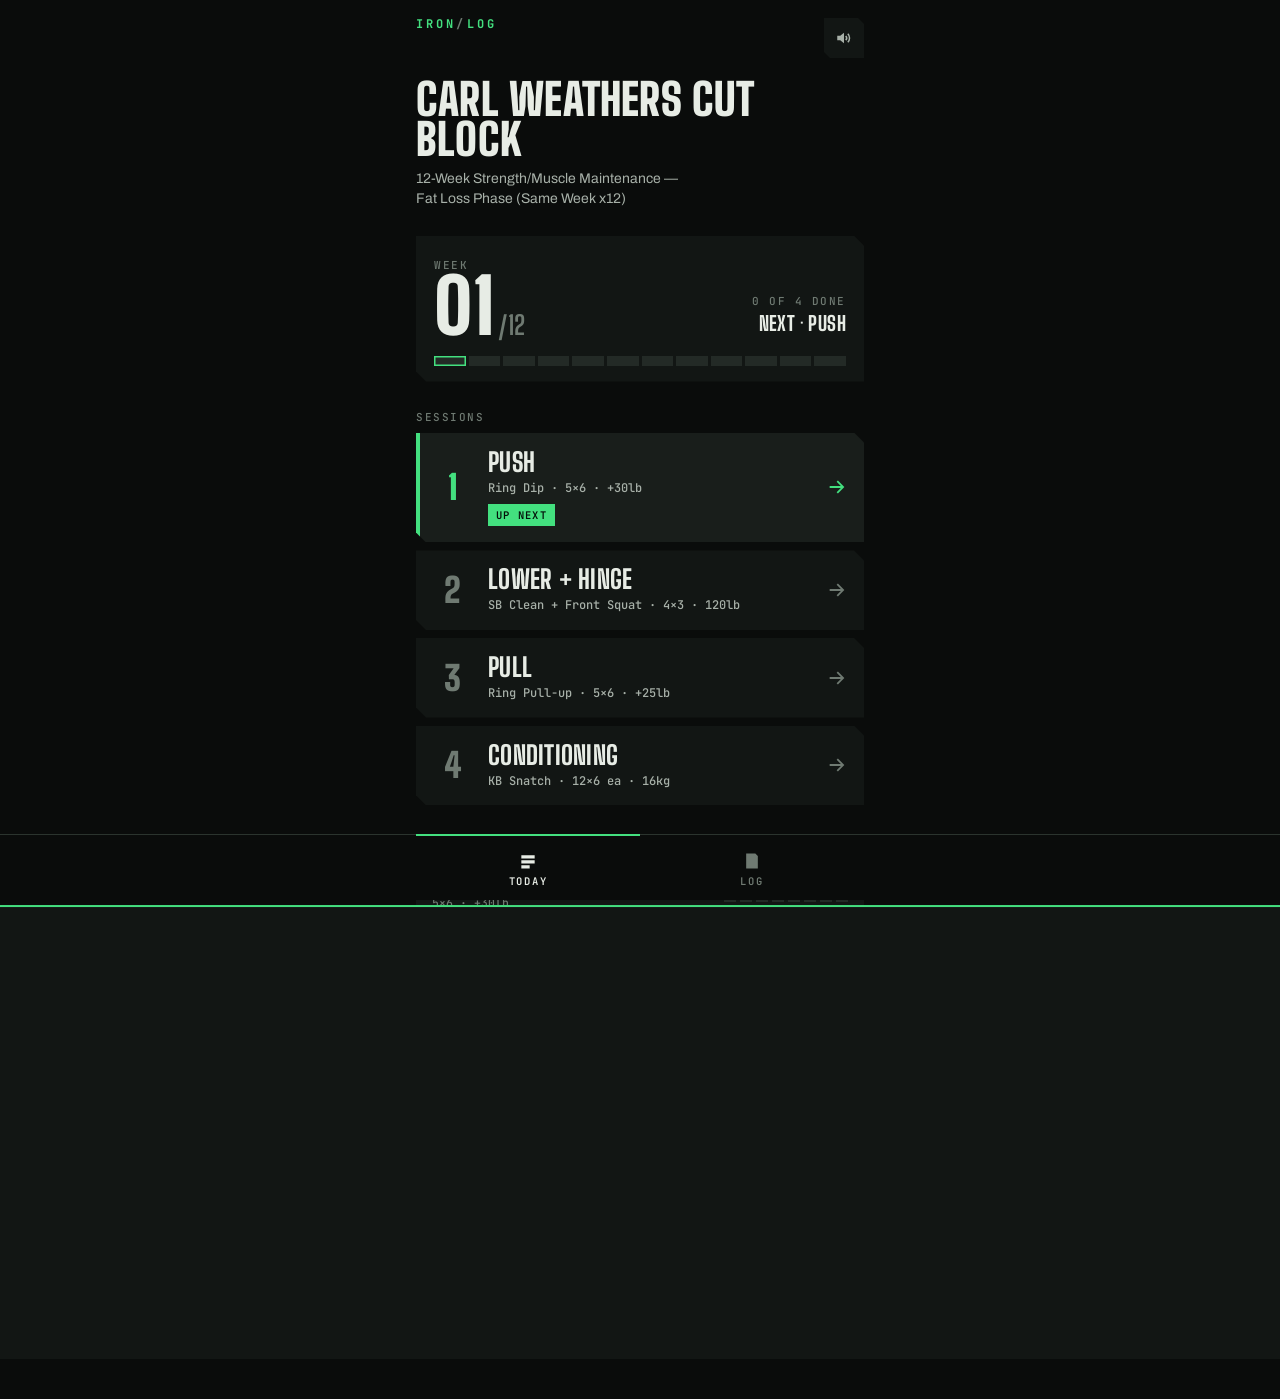
==== commit 9636d79d: "Rebuild as Iron Log with round logging and machine sound cues Replace the TVA field-log interface wi" ====
--- a/index.html
+++ b/index.html
@@ -2,170 +2,48 @@
 <html lang="en">
 <head>
 <meta charset="UTF-8">
-<meta name="viewport" content="width=device-width, initial-scale=1.0, viewport-fit=cover">
-<meta name="theme-color" content="#F1ECDF">
-<title>Field Log — Training Programme</title>
-<link rel="icon" href="data:image/svg+xml,%3Csvg xmlns='http://www.w3.org/2000/svg' viewBox='0 0 32 32'%3E%3Crect width='32' height='32' rx='5' fill='%23F1ECDF'/%3E%3Ccircle cx='16' cy='16' r='9' fill='none' stroke='%238C3E1C' stroke-width='2.5'/%3E%3Cpath d='M16 10.5V16l3.5 2.5' stroke='%232B2318' stroke-width='2.5' stroke-linecap='round' fill='none'/%3E%3C/svg%3E">
+<meta name="viewport" content="width=device-width, initial-scale=1, viewport-fit=cover">
+<meta name="theme-color" content="#0A0C0B">
+<meta name="apple-mobile-web-app-capable" content="yes">
+<meta name="mobile-web-app-capable" content="yes">
+<meta name="apple-mobile-web-app-status-bar-style" content="black-translucent">
+<title>Iron Log</title>
+<link rel="icon" href="data:image/svg+xml,%3Csvg xmlns='http://www.w3.org/2000/svg' viewBox='0 0 32 32'%3E%3Cpath d='M0 0h26l6 6v26H6l-6-6z' fill='%23121614'/%3E%3Cpath d='M9 9h14v4H9zM9 15h14v4H9zM9 21h9v4H9z' fill='%2343E07F'/%3E%3C/svg%3E">
 <link rel="preconnect" href="https://fonts.googleapis.com">
 <link rel="preconnect" href="https://fonts.gstatic.com" crossorigin>
-<link href="https://fonts.googleapis.com/css2?family=Oswald:wght@400;500;600&family=IBM+Plex+Serif:ital,wght@0,400;0,500;0,600;1,400&family=IBM+Plex+Mono:wght@400;500&display=swap" rel="stylesheet">
+<link href="https://fonts.googleapis.com/css2?family=Archivo:wght@400;500;600;700&family=Big+Shoulders+Display:wght@600;700;800;900&family=JetBrains+Mono:wght@400;500;700&display=swap" rel="stylesheet">
 <link rel="stylesheet" href="styles.css">
 </head>
 <body>
 
-<!-- Filters used by the paper grain, the instrument panel and the ink stamps. -->
-<svg width="0" height="0" style="position:absolute" aria-hidden="true" focusable="false">
-  <filter id="sw-grain">
-    <feTurbulence type="fractalNoise" baseFrequency="0.85" numOctaves="2" stitchTiles="stitch" result="noise"/>
-    <feColorMatrix in="noise" type="matrix" values="0 0 0 0 0  0 0 0 0 0  0 0 0 0 0  0 0 0 0.6 0"/>
-  </filter>
-  <filter id="paper-grain">
-    <feTurbulence type="fractalNoise" baseFrequency="0.9" numOctaves="3" stitchTiles="stitch" result="noise"/>
-    <feColorMatrix in="noise" type="matrix" values="0 0 0 0 0.16  0 0 0 0 0.13  0 0 0 0 0.09  0 0 0 0.7 0"/>
-  </filter>
-  <filter id="ink-wobble" x="-20%" y="-20%" width="140%" height="140%">
-    <feTurbulence type="fractalNoise" baseFrequency="0.045" numOctaves="2" seed="7" result="wobble"/>
-    <feDisplacementMap in="SourceGraphic" in2="wobble" scale="4.2" xChannelSelector="R" yChannelSelector="G"/>
-  </filter>
-</svg>
-
-<div class="page-weather" aria-hidden="true"></div>
-
-<a class="skip-link" href="#main">Skip to content</a>
-
-<header class="cover">
-  <div class="wrap cover-inner">
-    <div class="cover-main">
-      <p class="eyebrow">Training division · field log</p>
-      <h1 id="program-title">Loading</h1>
-      <p class="lead" id="program-subtitle"></p>
-    </div>
-    <div class="stamp-mark" aria-hidden="true">ON<br>FILE</div>
-  </div>
-</header>
-
-<main class="wrap" id="main">
-
-  <!-- ============ SELECTION ============ -->
-  <section id="selection-view" aria-labelledby="sel-heading">
-    <h2 class="sr-only" id="sel-heading">Choose a session</h2>
-
-    <div class="panel panel-notes" id="program-notes" hidden>
-      <span class="panel-tab">Standing orders</span>
-      <p class="notes-body" id="program-notes-body"></p>
-    </div>
-
-    <div class="divider-tick"></div>
-
-    <div class="section-head">
-      <span class="section-num">01</span>
-      <h3>Week</h3>
-    </div>
-    <nav class="week-buttons" id="week-buttons" aria-label="Select week"></nav>
-
-    <div class="panel panel-phase">
-      <span class="panel-tab" id="phase-tab">Phase</span>
-      <h4 class="phase-title" id="phase-title"></h4>
-      <p class="phase-goal" id="phase-goal"></p>
-    </div>
-
-    <div class="divider-tick"></div>
-
-    <div class="section-head">
-      <span class="section-num">02</span>
-      <h3>Session</h3>
-    </div>
-    <div class="day-grid" id="day-grid"></div>
-  </section>
-
-  <!-- ============ WORKOUT ============ -->
-  <section id="workout-view" aria-labelledby="workout-title" hidden>
-    <button class="btn btn-ghost back-btn" id="back-btn" type="button">
-      <span aria-hidden="true">&larr;</span> Close file
-    </button>
-
-    <div class="workout-head" id="workout-head">
-      <p class="eyebrow" id="workout-label"></p>
-      <h2 id="workout-title"></h2>
-    </div>
-
-    <ol class="progress-rail" id="progress-rail" aria-label="Block progress" role="list"></ol>
-
-    <!-- Split-flap stopwatch. Times the block currently on screen. -->
-    <div class="sw-panel" id="sw-panel">
-      <span class="sw-rivet tl"></span><span class="sw-rivet tr"></span>
-      <span class="sw-rivet bl"></span><span class="sw-rivet br"></span>
-      <div class="sw-plate-label" id="sw-plate-label">elapsed time</div>
-      <div class="sw-digits" aria-hidden="true">
-        <div class="flip-digit" data-role="m1">
-          <div class="fd-top"><span>0</span></div>
-          <div class="fd-bottom"><span>0</span></div>
-          <div class="fd-leaf fd-leaf-front"><span>0</span><div class="fd-shade"></div></div>
-          <div class="fd-leaf fd-leaf-back"><span>0</span><div class="fd-shade"></div></div>
-        </div>
-        <div class="flip-digit" data-role="m2">
-          <div class="fd-top"><span>0</span></div>
-          <div class="fd-bottom"><span>0</span></div>
-          <div class="fd-leaf fd-leaf-front"><span>0</span><div class="fd-shade"></div></div>
-          <div class="fd-leaf fd-leaf-back"><span>0</span><div class="fd-shade"></div></div>
-        </div>
-        <div class="flip-colon"><i></i><i></i></div>
-        <div class="flip-digit" data-role="s1">
-          <div class="fd-top"><span>0</span></div>
-          <div class="fd-bottom"><span>0</span></div>
-          <div class="fd-leaf fd-leaf-front"><span>0</span><div class="fd-shade"></div></div>
-          <div class="fd-leaf fd-leaf-back"><span>0</span><div class="fd-shade"></div></div>
-        </div>
-        <div class="flip-digit" data-role="s2">
-          <div class="fd-top"><span>0</span></div>
-          <div class="fd-bottom"><span>0</span></div>
-          <div class="fd-leaf fd-leaf-front"><span>0</span><div class="fd-shade"></div></div>
-          <div class="fd-leaf fd-leaf-back"><span>0</span><div class="fd-shade"></div></div>
-        </div>
-        <div class="flip-cs-wrap">
-          <span class="flip-cs-dot">.</span>
-          <span class="flip-cs" id="sw-cs">00</span>
-        </div>
-      </div>
-      <p class="sr-only" role="timer" aria-live="off" id="sw-a11y">0 minutes 0 seconds</p>
-    </div>
-
-    <div class="row sw-controls" id="sw-controls">
-      <button class="btn btn-primary" id="sw-toggle" type="button">Start</button>
-      <button class="btn btn-secondary" id="sw-lap" type="button" disabled>Round</button>
-      <button class="btn btn-ghost" id="sw-reset" type="button">Reset</button>
-      <button class="btn btn-ghost btn-icon" id="sw-sound" type="button" aria-pressed="true" aria-label="Mechanical sound on">
-        <span aria-hidden="true">Sound on</span>
-      </button>
-    </div>
-
-    <div class="rounds-wrap" id="rounds-wrap" hidden>
-      <p class="field-label" id="rounds-label">Rounds</p>
-      <div class="timer-list" id="sw-laps"></div>
-    </div>
-
-    <div id="workout-blocks"></div>
-  </section>
-
+<main id="app">
+  <section id="view-home" class="view" aria-label="Today"></section>
+  <section id="view-log" class="view" aria-label="Log" hidden></section>
+  <section id="view-session" class="view" aria-label="Session" hidden></section>
+  <section id="view-summary" class="view" aria-label="Session summary" hidden></section>
 </main>
 
-<!-- Thumb-reach action bar, only present during a session. -->
-<div class="action-bar" id="action-bar" hidden>
-  <div class="wrap action-bar-inner">
-    <div class="timer-chip" id="bar-chip">
-      <span class="timer-chip-ring" aria-hidden="true"></span>
-      <span class="timer-chip-text" id="bar-time">00:00</span>
-    </div>
-    <button class="btn btn-primary" id="advance-btn" type="button">Next block</button>
-  </div>
-</div>
+<nav id="tabbar" aria-label="Sections">
+  <button type="button" class="tab" data-act="tab" data-view="home" aria-current="page">
+    <svg viewBox="0 0 24 24" aria-hidden="true"><path d="M4 5h16v4H4zM4 11h16v4H4zM4 17h10v4H4z"/></svg>
+    <span>Today</span>
+  </button>
+  <button type="button" class="tab" data-act="tab" data-view="log">
+    <svg viewBox="0 0 24 24" aria-hidden="true"><path d="M5 3h11l3 3v15H5zM8 9h8v1.6H8zM8 13h8v1.6H8zM8 17h5v1.6H8z"/></svg>
+    <span>Log</span>
+  </button>
+  <i class="tab-ind" aria-hidden="true"></i>
+</nav>
 
-<footer class="wrap">
-  <span>Field log — edition 01</span>
-  <span>For personal reference only</span>
-</footer>
+<!-- Rest between rounds. Slides over the session. -->
+<div id="rest-sheet" class="sheet" role="dialog" aria-modal="true" aria-label="Rest" hidden></div>
 
-<script src="https://cdnjs.cloudflare.com/ajax/libs/gsap/3.12.5/gsap.min.js"></script>
+<!-- Block-to-block transition plates. -->
+<div id="shutter" aria-hidden="true"><i></i><i></i></div>
+
+<div id="toast" role="status" aria-live="polite"></div>
+
+<script src="sound.js"></script>
 <script src="app.js"></script>
 </body>
 </html>
--- a/styles.css
+++ b/styles.css
@@ -1,538 +1,596 @@
 /* =========================================================
-   FIELD LOG — TVA-flavoured case-file interface
-   Mobile first. Larger screens widen at 600px / 900px.
+   IRON LOG
+   Phone-first training log. Flat colour, armoured plates,
+   no gradients. Every surface is a chamfered plate.
    ========================================================= */
 
-:root{
-  /* Six colours, no more. */
-  --bone: #F1ECDF;
-  --bone-dim: #E7E0CC;
-  --ink: #2B2318;
-  --ink-soft: #5C5140;
-  --rust: #C1592B;
-  --rust-dark: #8C3E1C;
-  --mustard: #D9A441;
-  --mustard-dark: #9C7623;
-  /* Text-safe darks. Rust and mustard-dark are only 3.8:1 and 3.5:1 on bone,
-     so small text uses these instead; the brights stay for borders and stamps. */
-  --rust-deep: #8C3E1C;
-  --mustard-deep: #7A5A18;
-  --moss: #5C6B4E;
-  --moss-dark: #3E4A34;
-  --line: #A79C87;
-  --line-soft: #CFC6B0;
-
-  /* Split-flap digit geometry — scaled up at wider breakpoints. */
-  --fd-w: 40px;
-  --fd-h: 56px;
-  --fd-half: 28px;
-  --fd-font: 30px;
-
-  --tap: 44px;              /* minimum touch target */
-  --gutter: 18px;
-  --bar-h: 76px;
-}
-
-*{ box-sizing: border-box; }
-
-html{ -webkit-text-size-adjust: 100%; }
-
-body{
-  margin: 0;
-  background: var(--bone);
-  color: var(--ink);
-  font-family: 'IBM Plex Serif', Georgia, serif;
-  font-size: 16px;
-  line-height: 1.6;
-  overflow-x: hidden;
-}
-
-[hidden]{ display: none !important; }
-
-.wrap{
-  width: 100%;
-  max-width: 820px;
+:root {
+  --bg: #0A0C0B;
+  --plate: #121614;
+  --plate-2: #191E1B;
+  --plate-3: #232A26;
+  --line: #2B342E;
+  --text: #E7ECE5;
+  --dim: #A7B0A8;
+  --mute: #6F7A72;
+
+  --doom: #43E07F;        /* signal green: go, active, held */
+  --doom-ink: #04110A;    /* text sitting on green */
+  --doom-deep: #0F2C1C;   /* green wash for done states */
+  --ember: #FF6B2C;       /* rest, grind, overtime */
+  --ember-deep: #33170B;
+  --steel: #8E9A92;
+
+  --f-num: 'Big Shoulders Display', 'Arial Narrow', sans-serif;
+  --f-text: 'Archivo', system-ui, sans-serif;
+  --f-mono: 'JetBrains Mono', ui-monospace, monospace;
+
+  --cut: 10px;
+  --cut-sm: 6px;
+  --gutter: 16px;
+  --bar-h: 92px;
+  --safe-b: env(safe-area-inset-bottom, 0px);
+  --safe-t: env(safe-area-inset-top, 0px);
+
+  --snap: cubic-bezier(.2, .9, .25, 1.15);
+  --firm: cubic-bezier(.7, 0, .3, 1);
+}
+
+*, *::before, *::after { box-sizing: border-box; }
+html { -webkit-text-size-adjust: 100%; }
+html, body { margin: 0; background: var(--bg); color: var(--text); }
+body {
+  font: 400 15px/1.45 var(--f-text);
+  min-height: 100dvh;
+  -webkit-font-smoothing: antialiased;
+  -webkit-tap-highlight-color: transparent;
+  touch-action: manipulation;
+  overscroll-behavior-y: none;
+}
+button { font: inherit; color: inherit; background: none; border: 0; padding: 0; cursor: pointer; }
+button:disabled { cursor: default; }
+:focus-visible { outline: 2px solid var(--doom); outline-offset: 2px; }
+[hidden] { display: none !important; }
+p { margin: 0; }
+h1, h2, h3 { margin: 0; font-weight: 800; }
+ul, ol { margin: 0; padding: 0; list-style: none; }
+
+#app {
+  max-width: 480px;
   margin: 0 auto;
-  padding-left: var(--gutter);
-  padding-right: var(--gutter);
-}
-
-h1, h2, h3, h4{
-  font-family: 'Oswald', 'Arial Narrow', sans-serif;
-  font-weight: 600;
-  letter-spacing: 0.01em;
-  margin: 0;
-  color: var(--ink);
-  line-height: 1.2;
-}
-h1{ font-size: 30px; letter-spacing: 0.02em; text-transform: uppercase; }
-h2{ font-size: 24px; text-transform: uppercase; }
-h3{ font-size: 19px; text-transform: uppercase; }
-h4{ font-size: 16px; text-transform: uppercase; }
-
-p{ margin: 0 0 12px; color: var(--ink-soft); }
-p:last-child{ margin-bottom: 0; }
-
-.lead{ font-size: 15px; max-width: 60ch; }
-
-.eyebrow{
-  font-family: 'IBM Plex Mono', ui-monospace, monospace;
-  font-size: 11px;
-  letter-spacing: 0.1em;
+  padding: calc(var(--safe-t) + 18px) var(--gutter) calc(var(--bar-h) + var(--safe-b) + 24px);
+}
+
+/* ---------- shared atoms ---------- */
+
+.plate {
+  background: var(--plate);
+  clip-path: polygon(0 0, calc(100% - var(--cut)) 0, 100% var(--cut), 100% 100%, var(--cut) 100%, 0 calc(100% - var(--cut)));
+}
+
+.eyebrow, .label {
+  font: 500 11px/1 var(--f-mono);
+  letter-spacing: .14em;
   text-transform: uppercase;
-  color: var(--ink-soft);
-  margin: 0 0 6px;
-}
-
-.sr-only{
-  position: absolute; width: 1px; height: 1px;
-  padding: 0; margin: -1px; overflow: hidden;
-  clip: rect(0 0 0 0); white-space: nowrap; border: 0;
-}
-
-.skip-link{
-  position: absolute; left: -9999px; top: 0; z-index: 900;
-  background: var(--ink); color: var(--bone);
-  padding: 10px 16px; font-family: 'IBM Plex Mono', monospace; font-size: 13px;
-}
-.skip-link:focus{ left: 0; }
-
-/* Visible focus everywhere — the old build had hover states only. */
-:focus-visible{
-  outline: 2px solid var(--rust);
-  outline-offset: 2px;
-}
-
-/* ===== PAPER WEATHER ===== */
-
-.page-weather{ position: fixed; inset: 0; pointer-events: none; z-index: 500; }
-.page-weather::before{
-  content: ""; position: absolute; inset: -3%;
-  filter: url(#paper-grain); opacity: 0.7; mix-blend-mode: multiply;
-  animation: grain-drift 42s ease-in-out infinite;
-}
-@keyframes grain-drift{
-  0%, 100%{ transform: translate(0, 0); }
-  25%{ transform: translate(0.6%, -0.4%); }
-  50%{ transform: translate(-0.4%, 0.5%); }
-  75%{ transform: translate(0.4%, 0.3%); }
-}
-.page-weather::after{
-  content: ""; position: absolute; inset: 0;
-  background:
-    radial-gradient(ellipse 360px 280px at 5% 7%, rgba(140,62,28,0.08), transparent 70%),
-    radial-gradient(ellipse 320px 260px at 96.5% 93%, rgba(92,107,78,0.065), transparent 70%),
-    radial-gradient(ellipse 59% 69% at 50% 50%, transparent 50%, rgba(43,35,24,0.085) 100%);
-}
-
-/* ===== COVER ===== */
-
-.cover{
-  border-bottom: 2px solid var(--ink);
-  padding-top: calc(28px + env(safe-area-inset-top));
-  padding-bottom: 20px;
-  margin-bottom: 8px;
-}
-.cover-inner{
-  display: flex; justify-content: space-between; align-items: flex-start; gap: 16px;
-}
-.cover-main{ min-width: 0; }
-.stamp-mark{
-  width: 58px; height: 58px; border-radius: 50%; flex-shrink: 0;
-  border: 2px solid var(--rust); color: var(--rust);
-  display: flex; align-items: center; justify-content: center;
-  font-family: 'IBM Plex Mono', monospace; font-size: 9px; letter-spacing: 0.06em;
-  text-align: center; line-height: 1.25; transform: rotate(-9deg);
-  filter: url(#ink-wobble);
-  text-shadow: 0.85px 0.85px 0 rgba(92,107,78,0.44), -0.6px -0.6px 0 rgba(193,89,43,0.3);
-}
-
-/* During a session the cover shrinks to a single line — screen space
-   belongs to the block you are working, not the programme title. */
-body.session-open .cover{ padding-top: calc(12px + env(safe-area-inset-top)); padding-bottom: 10px; }
-body.session-open .cover .lead,
-body.session-open .cover .eyebrow{ display: none; }
-body.session-open .cover h1{ font-size: 15px; letter-spacing: 0.08em; }
-body.session-open .stamp-mark{ width: 38px; height: 38px; font-size: 7px; border-width: 1.5px; }
-
-main{ padding-bottom: 40px; }
-
-/* ===== STRUCTURE ===== */
-
-.divider-tick{
-  height: 1px; margin: 32px 0 22px;
-  background: repeating-linear-gradient(90deg, var(--line) 0 7px, transparent 7px 12px);
-}
-.section-head{ display: flex; align-items: center; gap: 12px; margin-bottom: 16px; }
-.section-num{
-  font-family: 'IBM Plex Mono', monospace; font-size: 12px; color: var(--rust-deep);
-  border: 1px solid var(--rust); border-radius: 50%;
-  width: 26px; height: 26px; display: flex; align-items: center; justify-content: center;
-  flex-shrink: 0;
-  text-shadow: 0.55px 0.55px 0 rgba(92,107,78,0.31);
-}
-
-/* ===== PANELS ===== */
-
-.panel{
-  background: var(--bone-dim); border: 1px solid var(--line-soft);
-  border-radius: 6px; padding: 20px 18px 18px; position: relative;
-  margin-bottom: 16px;
-  box-shadow:
-    0 1px 1.5px rgba(43,35,24,0.065),
-    0 4px 8px rgba(43,35,24,0.065),
-    0 13px 23px rgba(43,35,24,0.06);
-}
-.panel-tab{
-  position: absolute; top: -9px; left: 16px; background: var(--ink);
-  color: var(--bone); font-family: 'IBM Plex Mono', monospace; font-size: 10px;
-  letter-spacing: 0.06em; text-transform: uppercase; padding: 3px 9px; border-radius: 2px;
-}
-.panel-notes{ border-left: 3px solid var(--rust); }
-.panel-notes .panel-tab{ background: var(--rust-deep); }
-.notes-body{ font-size: 14px; margin: 4px 0 0; }
-.panel-phase .panel-tab{ background: var(--mustard-deep); }
-.phase-title{ margin: 4px 0 6px; }
-.phase-goal{ font-size: 14px; margin: 0; }
-
-/* ===== WEEK SELECTOR ===== */
-
-.week-buttons{
-  display: grid;
-  grid-template-columns: repeat(auto-fill, minmax(76px, 1fr));
-  gap: 8px;
-  margin-bottom: 26px;
-}
-.week-btn{
-  min-height: var(--tap);
-  padding: 8px 6px;
-  border: 1.5px solid var(--line);
-  border-radius: 4px;
-  background: transparent;
-  color: var(--ink-soft);
-  font-family: 'IBM Plex Mono', monospace;
-  cursor: pointer;
-  transition: border-color 120ms ease, color 120ms ease, background 120ms ease;
-  display: flex; flex-direction: column; align-items: center; justify-content: center;
-}
-.week-btn:hover{ border-color: var(--ink); color: var(--ink); }
-.week-btn .week-label{ font-size: 9px; letter-spacing: 0.12em; text-transform: uppercase; }
-.week-btn .week-num{ font-family: 'Oswald', sans-serif; font-size: 20px; font-weight: 600; line-height: 1.1; }
-.week-btn[aria-current="true"]{
-  background: var(--rust-deep); border-color: var(--rust-deep); color: var(--bone);
-}
-.week-btn[aria-current="true"] .week-label{ color: rgba(241,236,223,0.75); }
-
-/* ===== DAY CARDS ===== */
-
-.day-grid{ display: grid; grid-template-columns: 1fr; gap: 18px; }
-
-.day-card{
-  text-align: left; cursor: pointer; width: 100%;
-  font: inherit; color: inherit;
-  transition: border-color 120ms ease, transform 120ms ease;
-}
-.day-card:hover{ border-color: var(--rust); }
-.day-card:active{ transform: scale(0.99); }
-.day-card .day-name{ font-family: 'Oswald', sans-serif; font-size: 20px; font-weight: 600; text-transform: uppercase; margin: 4px 0 8px; }
-.day-meta{ display: flex; flex-wrap: wrap; gap: 8px; }
-
-/* ===== BADGES ===== */
-
-.badge{
+  color: var(--mute);
+}
+
+.num { font-family: var(--f-num); font-variant-numeric: tabular-nums; }
+.mono { font-family: var(--f-mono); }
+
+.sec-head {
+  display: flex; align-items: baseline; justify-content: space-between;
+  margin: 30px 0 10px;
+}
+.sec-head .label b { color: var(--dim); font-weight: 500; }
+
+/* The press: every tappable plate sinks a pixel and tightens. */
+.press { transition: transform .09s ease-out, background-color .15s, color .15s; }
+.press:active { transform: translateY(1px) scale(.985); }
+
+.btn {
+  display: inline-flex; align-items: center; justify-content: center; gap: 8px;
+  min-height: 48px; padding: 0 18px;
+  font: 700 13px/1 var(--f-mono); letter-spacing: .12em; text-transform: uppercase;
+  background: var(--plate-3); color: var(--text);
+  clip-path: polygon(0 0, calc(100% - var(--cut-sm)) 0, 100% var(--cut-sm), 100% 100%, var(--cut-sm) 100%, 0 calc(100% - var(--cut-sm)));
+}
+.btn-go { background: var(--doom); color: var(--doom-ink); }
+.btn-ember { background: var(--ember); color: #160700; }
+.btn-ghost { background: transparent; color: var(--dim); box-shadow: inset 0 0 0 1px var(--line); clip-path: none; }
+.btn-wide { width: 100%; }
+
+.tag {
   display: inline-flex; align-items: center; gap: 6px;
-  font-family: 'IBM Plex Mono', monospace; font-size: 11px; letter-spacing: 0.02em;
-  padding: 4px 9px; border-radius: 3px; border: 1px solid;
-  white-space: nowrap;
-}
-.badge-complete{ color: var(--moss-dark); border-color: var(--moss); background: rgba(92,107,78,0.08); }
-.badge-pending{ color: var(--ink-soft); border-color: var(--line); background: transparent; border-style: dashed; }
-.badge-flagged{ color: var(--rust-deep); border-color: var(--rust); background: rgba(193,89,43,0.08); }
-.badge-active{ color: var(--mustard-deep); border-color: var(--mustard); background: rgba(217,164,65,0.12); }
-
-/* ===== BUTTONS ===== */
-
-.row{ display: flex; flex-wrap: wrap; gap: 10px; align-items: center; }
-
-.btn{
-  font-family: 'IBM Plex Mono', monospace; font-size: 13px; letter-spacing: 0.01em;
-  min-height: var(--tap); padding: 11px 18px; border-radius: 3px;
-  cursor: pointer; display: inline-flex; align-items: center; justify-content: center; gap: 8px;
-  border: 1.5px solid var(--ink); background: transparent; color: var(--ink);
-  transition: all 120ms ease;
-}
-.btn-primary{ background: var(--rust-deep); border-color: var(--rust-deep); color: var(--bone); }
-.btn-primary:hover{ background: #73310f; border-color: #73310f; }
-.btn-secondary{ background: transparent; border-color: var(--ink); color: var(--ink); }
-.btn-ghost{ background: transparent; border: 1.5px dashed var(--line); color: var(--ink-soft); }
-.btn-ghost:hover{ border-color: var(--ink-soft); color: var(--ink); }
-.btn-danger{ background: transparent; border-color: var(--rust-deep); color: var(--rust-deep); }
-.btn[disabled]{ opacity: 0.4; cursor: not-allowed; }
-.btn:active{ transform: scale(0.96); }
-.btn[disabled]:active{ transform: none; }
-
-.back-btn{ margin-bottom: 20px; }
-
-/* ===== WORKOUT HEAD ===== */
-
-.workout-head{ margin-bottom: 16px; }
-.workout-head h2{ font-size: 26px; }
-
-.progress-rail{
-  display: flex; gap: 5px; list-style: none; padding: 0; margin: 0 0 22px;
-}
-.progress-rail li{
-  flex: 1; height: 5px; border-radius: 2px;
-  background: var(--line-soft);
-}
-.progress-rail li.done{ background: var(--moss); }
-.progress-rail li.current{ background: var(--rust); }
-
-/* ===== BLOCK ===== */
-
-.block-panel{ padding-top: 22px; }
-.block-panel.is-wu .panel-tab{ background: var(--moss-dark); }
-.block-panel.is-fin .panel-tab{ background: var(--rust-deep); }
-.block-panel.is-work .panel-tab{ background: var(--ink); }
-
-.block-meta{ display: flex; flex-wrap: wrap; gap: 8px; margin: 2px 0 12px; }
-.block-note{
-  font-size: 13px; font-style: italic; color: var(--ink-soft);
-  border-left: 2px solid var(--line); padding-left: 12px; margin: 0 0 16px;
-}
-
-.exercise-list{ list-style: none; padding: 0; margin: 0; }
-.exercise-item{
-  display: flex; align-items: baseline; justify-content: space-between; gap: 12px;
-  padding: 12px 0; border-bottom: 1px solid var(--line-soft);
-}
-.exercise-item:last-child{ border-bottom: none; padding-bottom: 0; }
-.ex-name{ font-size: 15px; color: var(--ink); }
-.ex-dose{
-  font-family: 'IBM Plex Mono', monospace; font-size: 14px; color: var(--ink);
-  white-space: nowrap;
-}
-.ex-load{
-  font-family: 'IBM Plex Mono', monospace; font-size: 11px; color: var(--ink-soft);
-  display: block; text-align: right; margin-top: 2px;
-}
-.exercise-item.is-rest{ opacity: 0.7; }
-.exercise-item.is-rest .ex-name{ font-style: italic; }
-
-/* ===== SPLIT-FLAP STOPWATCH ===== */
-
-.sw-panel{
-  position: relative; display: block; width: 100%;
-  padding: 24px 16px 22px;
-  background: linear-gradient(180deg, #372a1c 0%, #221809 100%);
-  border-radius: 12px;
-  box-shadow:
-    inset 0 1px 0 rgba(255,255,255,0.07),
-    inset 0 -2px 4px rgba(0,0,0,0.5),
-    0 12px 26px rgba(43,35,24,0.28);
-  overflow: hidden;
-  margin-bottom: 18px;
-}
-.sw-panel::before{
-  content: ""; position: absolute; inset: 0; pointer-events: none;
-  background: repeating-linear-gradient(112deg, rgba(255,255,255,0.028) 0 1px, transparent 1px 3px);
-}
-.sw-panel::after{
-  content: ""; position: absolute; inset: 0; pointer-events: none;
-  filter: url(#sw-grain); opacity: 0.4; mix-blend-mode: overlay;
-}
-.sw-rivet{
-  position: absolute; width: 6px; height: 6px; border-radius: 50%;
-  background: #5A4830;
-  box-shadow: inset 0 1px 1px rgba(0,0,0,0.65), 0 1px 0 rgba(255,255,255,0.08);
-}
-.sw-rivet.tl{ top: 9px; left: 9px; } .sw-rivet.tr{ top: 9px; right: 9px; }
-.sw-rivet.bl{ bottom: 9px; left: 9px; } .sw-rivet.br{ bottom: 9px; right: 9px; }
-.sw-plate-label{
-  font-family: 'IBM Plex Mono', monospace; font-size: 10px; letter-spacing: 0.16em;
-  text-transform: uppercase; color: #A3906C; margin-bottom: 14px; position: relative;
-}
-.sw-digits{
-  display: flex; align-items: flex-end; justify-content: center; gap: 5px;
-  position: relative;
-}
-
-.flip-digit{
-  position: relative; width: var(--fd-w); height: var(--fd-h);
-  font-family: 'IBM Plex Mono', monospace; font-size: var(--fd-font); font-weight: 500;
-  perspective: 320px; color: #241a10;
-  filter: drop-shadow(0 3px 3px rgba(0,0,0,0.4));
-  flex-shrink: 0;
-}
-.fd-top, .fd-bottom, .fd-leaf{
-  position: absolute; left: 0; width: 100%; height: var(--fd-half); overflow: hidden;
-}
-.fd-top{ top: 0; border-radius: 4px 4px 0 0; background: linear-gradient(180deg, #F8F2E2 0%, #E7DDBF 100%); }
-.fd-bottom{ bottom: 0; border-radius: 0 0 4px 4px; background: linear-gradient(180deg, #DAD0AF 0%, #C6B994 100%); }
-.fd-top span, .fd-bottom span, .fd-leaf span{
-  display: block; width: 100%; height: var(--fd-h); line-height: var(--fd-h);
-  text-align: center; position: relative; z-index: 1;
-}
-.fd-bottom span, .fd-leaf-back span{ margin-top: calc(-1 * var(--fd-half)); }
-.fd-leaf{ z-index: 2; backface-visibility: hidden; }
-.fd-leaf-front{
-  top: 0; border-radius: 4px 4px 0 0; transform-origin: bottom;
-  background: linear-gradient(180deg, #F8F2E2 0%, #E7DDBF 100%);
-  box-shadow: inset 0 -3px 4px rgba(0,0,0,0.1);
-}
-.fd-leaf-back{
-  bottom: 0; border-radius: 0 0 4px 4px; transform-origin: top; z-index: 1;
-  background: linear-gradient(180deg, #DAD0AF 0%, #C6B994 100%);
-  box-shadow: inset 0 3px 4px rgba(0,0,0,0.1);
-}
-.fd-shade{ position: absolute; inset: 0; background: #000; opacity: 0; pointer-events: none; z-index: 2; }
-.flip-digit::after{
-  content: ""; position: absolute; left: 2px; right: 2px; top: 50%; height: 3px; margin-top: -1.5px;
-  background: linear-gradient(180deg, rgba(0,0,0,0.4), rgba(0,0,0,0));
-  z-index: 3; pointer-events: none;
-}
-
-.flip-colon{ display: flex; flex-direction: column; gap: 9px; align-self: center; padding: 0 3px 10px; }
-.flip-colon i{
-  display: block; width: 5px; height: 5px; border-radius: 50%; background: #4a3c28;
-  box-shadow: inset 0 1px 1px rgba(0,0,0,0.55);
-}
-
-.flip-cs-wrap{
-  align-self: flex-end; margin-left: 8px; margin-bottom: 6px;
-  background: #160f08; border-radius: 4px; padding: 6px 8px;
-  box-shadow: inset 0 2px 5px rgba(0,0,0,0.65);
-}
-.flip-cs-dot, .flip-cs{
-  font-family: 'IBM Plex Mono', monospace; font-size: 15px; color: var(--rust);
-  text-shadow: 0 0 7px rgba(210,110,60,0.7);
-  animation: led-flicker 6.5s steps(1) infinite;
-}
-.flip-cs-dot{ margin-right: 1px; }
-.flip-cs{ min-width: 22px; display: inline-block; }
-@keyframes led-flicker{
-  0%, 92%, 100%{ opacity: 1; }
-  93%{ opacity: 0.78; }
-  95%{ opacity: 0.95; }
-}
-
-/* 2x2 on phones so all four controls keep a full tap target without
-   one orphan button on its own row. */
-.sw-controls{
-  display: grid; grid-template-columns: 1fr 1fr; gap: 10px;
-  margin-bottom: 20px;
-}
-
-/* ===== ROUNDS / TIMER LIST ===== */
-
-.rounds-wrap{ margin-bottom: 24px; }
-.field-label{
-  font-family: 'IBM Plex Mono', monospace; font-size: 12px; letter-spacing: 0.04em;
-  text-transform: uppercase; color: var(--ink-soft); margin: 0 0 10px;
-}
-.timer-list{ display: flex; flex-direction: column; gap: 0; }
-.timer-list-row{
-  display: flex; align-items: center; justify-content: space-between; gap: 12px;
-  border-bottom: 1px solid var(--line-soft); padding: 9px 0;
-}
-.timer-list-row:last-child{ border-bottom: none; }
-.timer-list-label{ font-size: 14px; color: var(--ink); }
-.timer-list-sub{ font-size: 12px; color: var(--ink-soft); }
-.timer-list-time{
-  font-family: 'IBM Plex Mono', monospace; font-size: 13px; color: var(--moss-dark);
-}
-
-.timer-chip{
-  display: inline-flex; align-items: center; gap: 9px;
-  border: 1px solid var(--line); border-radius: 20px;
-  padding: 5px 13px 5px 5px; background: var(--bone-dim);
-}
-.timer-chip-ring{
-  width: 20px; height: 20px; border-radius: 50%;
-  border: 2px solid var(--line-soft); border-top-color: var(--rust); border-right-color: var(--rust);
-  transform: rotate(20deg); flex-shrink: 0;
-}
-.timer-chip.is-running .timer-chip-ring{ animation: chip-spin 1.6s linear infinite; }
-@keyframes chip-spin{ to{ transform: rotate(380deg); } }
-.timer-chip-text{ font-family: 'IBM Plex Mono', monospace; font-size: 13px; }
-
-/* ===== ACTION BAR ===== */
-
-.action-bar{
-  position: fixed; left: 0; right: 0; bottom: 0; z-index: 400;
-  background: var(--bone);
-  border-top: 2px solid var(--ink);
-  padding-top: 10px;
-  padding-bottom: calc(10px + env(safe-area-inset-bottom));
-  box-shadow: 0 -6px 18px rgba(43,35,24,0.1);
-}
-.action-bar-inner{ display: flex; align-items: center; gap: 12px; }
-.action-bar .btn{ flex: 1; }
-body.session-open{ padding-bottom: var(--bar-h); }
-
-/* ===== SUMMARY ===== */
-
-.summary{ text-align: center; padding-top: 8px; }
-.summary-stamp{
-  width: 118px; height: 118px; border-radius: 50%; margin: 0 auto 20px;
-  border: 3px solid var(--moss); color: var(--moss-dark);
-  display: flex; align-items: center; justify-content: center;
-  font-family: 'Oswald', sans-serif; font-size: 19px; font-weight: 600;
-  letter-spacing: 0.04em; text-align: center; line-height: 1.15;
-  transform: rotate(-11deg);
-  filter: url(#ink-wobble);
-}
-.summary h2{ margin-bottom: 6px; }
-.summary-total{
-  font-family: 'IBM Plex Mono', monospace; font-size: 38px; color: var(--ink);
-  margin: 18px 0 2px;
-}
-.summary .panel{ text-align: left; margin-top: 26px; }
-.summary-back{ margin-top: 8px; width: 100%; }
-
-/* ===== FOOTER ===== */
-
-footer{
-  margin-top: 48px; padding-top: 20px; padding-bottom: 32px;
-  border-top: 2px solid var(--ink);
-  display: flex; justify-content: space-between; flex-wrap: wrap; gap: 8px;
-  font-family: 'IBM Plex Mono', monospace; font-size: 11px;
-  color: var(--ink-soft); letter-spacing: 0.04em;
-}
-
-/* ===== BREAKPOINTS ===== */
-
-@media (min-width: 420px){
-  :root{ --fd-w: 48px; --fd-h: 66px; --fd-half: 33px; --fd-font: 36px; }
-  .sw-panel{ padding: 26px 22px 24px; }
-  h1{ font-size: 36px; }
-}
-
-@media (min-width: 600px){
-  :root{ --fd-w: 54px; --fd-h: 74px; --fd-half: 37px; --fd-font: 40px; --gutter: 32px; }
-  .sw-digits{ gap: 6px; }
-  .flip-colon{ gap: 11px; padding: 0 5px 12px; }
-  .flip-cs-wrap{ margin-left: 12px; margin-bottom: 7px; padding: 7px 11px; }
-  .flip-cs-dot, .flip-cs{ font-size: 17px; }
-  .flip-cs{ min-width: 24px; }
-  .day-grid{ grid-template-columns: 1fr 1fr; }
-  .sw-controls{ grid-template-columns: repeat(4, auto); justify-content: start; }
-  h1{ font-size: 42px; }
-  .cover{ padding-top: calc(48px + env(safe-area-inset-top)); padding-bottom: 28px; }
-}
-
-@media (min-width: 900px){
-  .sw-panel{ display: inline-block; width: auto; padding: 30px 28px 26px; }
-}
-
-/* ===== REDUCED MOTION =====
-   The flip still happens — it just lands immediately instead of
-   turning, and the ambient drift stops. JS reads this too. */
-@media (prefers-reduced-motion: reduce){
-  *, *::before, *::after{
-    animation-duration: 0.001ms !important;
-    animation-iteration-count: 1 !important;
-    transition-duration: 0.001ms !important;
-  }
-  .page-weather::before{ animation: none; }
-}
+  height: 22px; padding: 0 8px;
+  font: 600 10.5px/1 var(--f-mono); letter-spacing: .12em; text-transform: uppercase;
+  background: var(--plate-3); color: var(--dim);
+}
+.tag-go { background: var(--doom); color: var(--doom-ink); }
+.tag-ember { background: var(--ember); color: #160700; }
+.tag-done { background: var(--doom-deep); color: var(--doom); }
+
+/* ---------- HOME ---------- */
+
+.home-top { display: flex; align-items: flex-start; justify-content: space-between; gap: 12px; }
+.brand { font: 700 12px/1 var(--f-mono); letter-spacing: .26em; color: var(--doom); }
+.brand span { color: var(--mute); }
+.icon-btn {
+  width: 40px; height: 40px; display: grid; place-items: center;
+  background: var(--plate); color: var(--dim);
+  clip-path: polygon(0 0, calc(100% - 6px) 0, 100% 6px, 100% 100%, 6px 100%, 0 calc(100% - 6px));
+}
+.icon-btn svg { width: 18px; height: 18px; fill: currentColor; }
+.icon-btn[aria-pressed="false"] { color: var(--mute); }
+
+.prog-title {
+  margin-top: 22px;
+  font: 900 44px/.9 var(--f-num); letter-spacing: .005em; text-transform: uppercase;
+}
+.prog-sub { margin-top: 10px; color: var(--dim); font-size: 14px; max-width: 34ch; }
+
+/* cycle tracker: which repeat of the week you're on */
+.cycle { margin-top: 26px; padding: 18px 18px 16px; }
+.cycle-row { display: flex; align-items: flex-end; justify-content: space-between; gap: 12px; }
+.cycle-big { display: flex; align-items: baseline; gap: 4px; }
+.cycle-big b { font: 900 76px/.8 var(--f-num); color: var(--text); }
+.cycle-big span { font: 700 26px/1 var(--f-num); color: var(--mute); }
+.cycle-side { text-align: right; }
+.cycle-side .label { display: block; margin-bottom: 6px; }
+.cycle-side strong { font: 800 20px/1 var(--f-num); letter-spacing: .02em; text-transform: uppercase; }
+.cycle-bar { display: grid; grid-auto-flow: column; grid-auto-columns: 1fr; gap: 3px; margin-top: 18px; height: 10px; }
+.cycle-bar i { background: var(--plate-3); }
+.cycle-bar i.done { background: var(--doom); }
+.cycle-bar i.now { background: var(--plate-3); box-shadow: inset 0 0 0 1.5px var(--doom); position: relative; overflow: hidden; }
+.cycle-bar i.now::after {
+  content: ""; position: absolute; inset: 0; background: var(--doom);
+  transform-origin: left; transform: scaleX(var(--p, 0));
+  transition: transform .8s var(--firm);
+}
+
+.week-chips { display: flex; gap: 6px; overflow-x: auto; margin: 0 calc(-1 * var(--gutter)); padding: 2px var(--gutter); scrollbar-width: none; }
+.week-chips::-webkit-scrollbar { display: none; }
+.week-chip {
+  flex: 0 0 auto; min-width: 48px; height: 44px; padding: 0 12px;
+  font: 800 20px/1 var(--f-num); background: var(--plate); color: var(--dim);
+}
+.week-chip[aria-current="true"] { background: var(--doom); color: var(--doom-ink); }
+
+/* resume plate */
+.resume {
+  margin-top: 22px; padding: 16px 16px 16px 20px; position: relative;
+  background: var(--ember-deep);
+}
+.resume::before { content: ""; position: absolute; left: 0; top: 0; bottom: 0; width: 4px; background: var(--ember); }
+.resume .label { color: var(--ember); }
+.resume h3 { margin-top: 8px; font: 900 30px/1 var(--f-num); text-transform: uppercase; }
+.resume p { margin-top: 6px; color: var(--dim); font-size: 13px; }
+.resume-actions { display: grid; grid-template-columns: 1fr auto; gap: 8px; margin-top: 14px; }
+
+/* day plates */
+.days { display: grid; gap: 8px; }
+.day {
+  display: grid; grid-template-columns: 44px 1fr auto; align-items: center; gap: 14px;
+  width: 100%; padding: 16px 16px 16px 14px; text-align: left; position: relative;
+}
+.day-idx { font: 900 34px/1 var(--f-num); color: var(--mute); text-align: center; }
+.day-name { display: block; font: 800 26px/1 var(--f-num); text-transform: uppercase; letter-spacing: .01em; }
+.day-key { display: block; margin-top: 6px; font: 500 12px/1.3 var(--f-mono); color: var(--dim); }
+.day-sub { display: block; margin-top: 8px; }
+.day-arrow { width: 22px; height: 22px; fill: var(--mute); transition: transform .2s var(--snap); }
+.day:active .day-arrow { transform: translateX(4px); }
+.day.is-next { background: var(--plate-2); }
+.day.is-next::before { content: ""; position: absolute; left: 0; top: 0; bottom: 0; width: 4px; background: var(--doom); }
+.day.is-next .day-idx { color: var(--doom); }
+.day.is-next .day-arrow { fill: var(--doom); }
+.day.is-done .day-name { color: var(--dim); }
+.day.is-done .day-idx { color: var(--doom); opacity: .5; }
+
+/* hold line: did the primary lift hold its ceiling */
+.hold { padding: 4px 16px; }
+.hold-row { display: grid; grid-template-columns: 1fr auto; gap: 6px 12px; align-items: center; padding: 14px 0; }
+.hold-row + .hold-row { border-top: 1px solid var(--line); }
+.hold-name { font: 600 14px/1.2 var(--f-text); }
+.hold-spec { grid-column: 1; font: 500 11.5px/1 var(--f-mono); color: var(--mute); }
+.hold-marks { grid-row: 1 / span 2; grid-column: 2; display: flex; gap: 4px; }
+.hold-marks i { width: 12px; height: 22px; background: var(--plate-3); }
+.hold-marks i.held { background: var(--doom); }
+.hold-marks i.short { background: var(--ember); }
+.hold-empty { padding: 14px 0; color: var(--mute); font-size: 13px; }
+.hold-key { display: flex; gap: 14px; margin-top: 2px; padding: 0 0 14px; }
+.hold-key span { display: inline-flex; align-items: center; gap: 6px; font: 500 10.5px/1 var(--f-mono); color: var(--mute); letter-spacing: .08em; text-transform: uppercase; }
+.hold-key i { width: 8px; height: 12px; background: var(--doom); }
+.hold-key i.s { background: var(--ember); }
+
+/* orders: the program notes and phase goal */
+.orders { padding: 0; }
+.orders summary {
+  list-style: none; display: flex; align-items: center; justify-content: space-between;
+  padding: 16px; cursor: pointer;
+}
+.orders summary::-webkit-details-marker { display: none; }
+.orders summary strong { font: 800 18px/1 var(--f-num); text-transform: uppercase; letter-spacing: .02em; }
+.orders summary svg { width: 18px; height: 18px; fill: var(--mute); transition: transform .25s var(--snap); }
+.orders[open] summary svg { transform: rotate(45deg); }
+.orders-body { padding: 0 16px 18px; display: grid; gap: 14px; color: var(--dim); font-size: 14px; }
+.orders-body .label { display: block; margin-bottom: 6px; }
+
+/* ---------- TAB BAR ---------- */
+
+#tabbar {
+  position: fixed; left: 0; right: 0; bottom: 0; z-index: 20;
+  display: grid; grid-template-columns: 1fr 1fr;
+  padding: 8px max(var(--gutter), calc(50% - 240px + var(--gutter))) calc(8px + var(--safe-b));
+  background: var(--bg);
+  border-top: 1px solid var(--line);
+}
+.tab {
+  display: flex; flex-direction: column; align-items: center; gap: 5px;
+  padding: 8px 0 6px; color: var(--mute);
+  font: 600 10.5px/1 var(--f-mono); letter-spacing: .16em; text-transform: uppercase;
+  transition: color .2s;
+}
+.tab svg { width: 20px; height: 20px; fill: currentColor; }
+.tab[aria-current="page"] { color: var(--text); }
+.tab-ind {
+  position: absolute; top: -1px; height: 2px; background: var(--doom);
+  left: max(var(--gutter), calc(50% - 240px + var(--gutter)));
+  width: calc((min(100%, 480px) - 2 * var(--gutter)) / 2);
+  transition: transform .35s var(--snap);
+}
+#tabbar[data-on="log"] .tab-ind { transform: translateX(100%); }
+body.in-session #tabbar { display: none; }
+
+/* ---------- SESSION ---------- */
+
+.s-top { display: grid; grid-template-columns: 40px 1fr auto; align-items: center; gap: 12px; }
+.s-title { min-width: 0; }
+.s-title .label { display: block; margin-bottom: 4px; }
+.s-title b { display: block; font: 900 26px/1 var(--f-num); text-transform: uppercase; white-space: nowrap; overflow: hidden; text-overflow: ellipsis; }
+
+.s-clock {
+  display: inline-flex; align-items: center; gap: 8px; height: 40px; padding: 0 12px;
+  background: var(--plate); font: 700 20px/1 var(--f-num); font-variant-numeric: tabular-nums; letter-spacing: .02em;
+  clip-path: polygon(0 0, calc(100% - 6px) 0, 100% 6px, 100% 100%, 6px 100%, 0 calc(100% - 6px));
+}
+.s-clock i { width: 8px; height: 8px; background: var(--mute); }
+.s-clock.is-running i { background: var(--doom); animation: blink 1s steps(1) infinite; }
+.s-clock.is-paused { color: var(--mute); }
+@keyframes blink { 50% { opacity: .25; } }
+
+/* block strip */
+.strip { display: flex; gap: 3px; margin-top: 18px; }
+.strip button {
+  flex: 1 1 0; min-width: 0; height: 40px; position: relative;
+  background: var(--plate); color: var(--mute);
+  font: 800 15px/1 var(--f-num); letter-spacing: .04em;
+  transition: background-color .25s, color .25s;
+}
+.strip button.done { background: var(--doom-deep); color: var(--doom); }
+.strip button.current { background: var(--text); color: var(--bg); }
+.strip button.current::after {
+  content: ""; position: absolute; left: 50%; bottom: -7px; width: 0; height: 0;
+  border: 5px solid transparent; border-top-color: var(--text); border-bottom: 0; transform: translateX(-50%);
+}
+
+/* block card */
+.block { margin-top: 18px; padding: 18px 16px 8px; position: relative; }
+.block-head { display: grid; grid-template-columns: auto 1fr; gap: 4px 14px; align-items: center; }
+.block-letter { grid-row: 1 / span 2; font: 900 64px/.8 var(--f-num); color: var(--doom); min-width: 40px; }
+.block.is-wu .block-letter, .block.is-fin .block-letter { font-size: 40px; color: var(--steel); }
+.block-spec { font: 700 22px/1 var(--f-num); text-transform: uppercase; letter-spacing: .02em; }
+.block-spec span { color: var(--mute); padding: 0 4px; }
+.block-sub { font: 500 11px/1 var(--f-mono); color: var(--mute); letter-spacing: .12em; text-transform: uppercase; }
+
+.pips { display: flex; gap: 4px; margin-top: 16px; }
+.pips i { flex: 1; height: 8px; background: var(--plate-3); }
+.pips i.on { background: var(--doom); }
+.pips i.grind { background: var(--ember); }
+.pips i.pop { animation: stamp .45s var(--snap); }
+@keyframes stamp { 0% { transform: scaleY(2.6); } 100% { transform: none; } }
+
+.block-note {
+  display: block; margin-top: 14px; padding: 10px 12px; background: var(--plate-2);
+  color: var(--dim); font-size: 13.5px; line-height: 1.45; text-align: left; width: 100%;
+  border-left: 2px solid var(--line);
+}
+.block-note span { display: -webkit-box; -webkit-line-clamp: 2; -webkit-box-orient: vertical; overflow: hidden; }
+.block-note.open span { display: block; }
+.block-note.has-drop { border-left-color: var(--ember); }
+
+.cleared {
+  position: absolute; top: 18px; right: 16px;
+  font: 700 10.5px/1 var(--f-mono); letter-spacing: .16em; color: var(--doom-ink);
+  background: var(--doom); padding: 6px 8px;
+  animation: clear-in .35s var(--snap) both;
+}
+@keyframes clear-in { from { transform: translateX(8px); opacity: 0; } }
+
+/* exercise rows (work blocks) */
+.exs { margin-top: 8px; }
+.ex { padding: 14px 0; }
+.ex + .ex { border-top: 1px solid var(--line); }
+.ex-name { font: 600 17px/1.2 var(--f-text); }
+.ex-line { display: flex; align-items: center; justify-content: space-between; gap: 10px; margin-top: 10px; }
+.ex-target { font: 500 12px/1.2 var(--f-mono); color: var(--dim); }
+.ex-last { display: block; margin-top: 4px; font: 500 10.5px/1 var(--f-mono); color: var(--mute); letter-spacing: .06em; }
+.ex-last b { color: var(--steel); font-weight: 500; }
+
+.stepper { display: inline-grid; grid-template-columns: 44px 54px 44px; height: 44px; background: var(--plate-3); }
+.stepper button { display: grid; place-items: center; color: var(--dim); font: 500 22px/1 var(--f-mono); }
+.stepper button:active { background: var(--line); color: var(--text); }
+.stepper output {
+  display: flex; flex-direction: column; align-items: center; justify-content: center; gap: 4px;
+  overflow: hidden; position: relative;
+  font: 800 24px/.82 var(--f-num); font-variant-numeric: tabular-nums; background: var(--plate-2);
+}
+.stepper output small { font: 600 8.5px/1 var(--f-mono); color: var(--mute); letter-spacing: .12em; }
+.stepper output span { display: block; }
+.stepper output.up span { animation: roll-up .22s var(--snap); }
+.stepper output.down span { animation: roll-down .22s var(--snap); }
+@keyframes roll-up { from { transform: translateY(70%); opacity: 0; } }
+@keyframes roll-down { from { transform: translateY(-70%); opacity: 0; } }
+.stepper output.off span { color: var(--ember); }
+
+.ex-ctrls { display: flex; gap: 6px; align-items: center; }
+.load-chip {
+  height: 44px; padding: 0 10px; min-width: 64px;
+  font: 700 13px/1 var(--f-mono); background: var(--plate-2); color: var(--text);
+  box-shadow: inset 0 -2px 0 var(--line);
+}
+.load-chip.changed { color: var(--ember); box-shadow: inset 0 -2px 0 var(--ember); }
+.load-chip:disabled { color: var(--mute); box-shadow: none; }
+.load-edit { display: flex; gap: 6px; margin-top: 10px; animation: drop-in .2s var(--snap); }
+.load-edit button { flex: 1; height: 40px; background: var(--plate-3); font: 700 13px/1 var(--f-mono); }
+.load-edit button.reset { color: var(--doom); }
+@keyframes drop-in { from { transform: translateY(-6px); opacity: 0; } }
+
+/* run button for timed movements */
+.run {
+  position: relative; overflow: hidden;
+  height: 44px; min-width: 88px; padding: 0 12px; display: inline-flex; align-items: center; justify-content: center; gap: 8px;
+  background: var(--plate-3); font: 700 15px/1 var(--f-num); letter-spacing: .04em; font-variant-numeric: tabular-nums;
+}
+.run svg { width: 12px; height: 12px; fill: var(--doom); }
+.run .fill { position: absolute; left: 0; bottom: 0; height: 3px; width: 100%; background: var(--doom); transform-origin: left; transform: scaleX(0); }
+.run.is-on { background: var(--doom-deep); color: var(--doom); }
+.run.is-on svg { fill: var(--doom); }
+.run b { position: relative; }
+
+/* round log */
+.rlog { margin: 10px 0 6px; border-top: 1px solid var(--line); padding-top: 10px; }
+.rlog li { display: grid; grid-template-columns: 34px 1fr auto; align-items: center; gap: 10px; min-height: 38px; }
+.rlog .r-n { font: 700 12px/1 var(--f-mono); color: var(--mute); letter-spacing: .06em; }
+.rlog .r-v { font: 500 12.5px/1.2 var(--f-mono); color: var(--dim); white-space: nowrap; overflow: hidden; text-overflow: ellipsis; }
+.rlog .r-v em { font-style: normal; color: var(--ember); }
+.rlog li.new { animation: drop-in .3s var(--snap); }
+.eff-btn { height: 26px; padding: 0 8px; font: 600 10.5px/1 var(--f-mono); letter-spacing: .12em; text-transform: uppercase; background: var(--plate-3); color: var(--mute); }
+.eff-btn[data-v="easy"] { color: var(--steel); }
+.eff-btn[data-v="solid"] { background: var(--doom-deep); color: var(--doom); }
+.eff-btn[data-v="grind"] { background: var(--ember); color: #160700; }
+.rlog-actions { display: flex; justify-content: space-between; padding: 6px 0 10px; }
+.link-btn { min-height: 36px; font: 600 11px/1 var(--f-mono); letter-spacing: .14em; text-transform: uppercase; color: var(--mute); }
+.link-btn.go { color: var(--doom); }
+
+/* checklist (warm-up, finisher) */
+.chk-list { margin-top: 8px; }
+.chk { display: grid; grid-template-columns: 1fr auto; gap: 12px; align-items: center; min-height: 64px; padding: 8px 0; }
+.chk + .chk { border-top: 1px solid var(--line); }
+.chk-hit { display: grid; grid-template-columns: 24px 1fr; gap: 14px; align-items: center; min-height: 48px; text-align: left; }
+.chk-box { width: 24px; height: 24px; box-shadow: inset 0 0 0 2px var(--line); position: relative; transition: background-color .15s, box-shadow .15s; }
+.chk-box::after {
+  content: ""; position: absolute; left: 7px; top: 3px; width: 7px; height: 13px;
+  border: solid var(--doom-ink); border-width: 0 3px 3px 0; transform: rotate(45deg) scale(0); transition: transform .2s var(--snap);
+}
+.chk-text { min-width: 0; }
+.chk-text .ex-name { position: relative; display: inline; }
+.chk-text .ex-target { display: block; margin-top: 5px; }
+.chk.done .chk-box { background: var(--doom); box-shadow: none; }
+.chk.done .chk-box::after { transform: rotate(45deg) scale(1); }
+.chk.done .ex-name { color: var(--mute); }
+.chk .ex-name::after {
+  content: ""; position: absolute; left: 0; right: 0; top: 55%; height: 2px; background: var(--mute);
+  transform: scaleX(0); transform-origin: left; transition: transform .25s var(--firm);
+}
+.chk.done .ex-name::after { transform: scaleX(1); }
+.chk.is-rest .ex-name { color: var(--ember); }
+.chk .half { color: var(--doom); }
+
+/* EMOM instrument */
+.emom { margin: 14px 0 10px; padding: 16px; background: var(--plate-2); display: grid; grid-template-columns: 1fr auto; align-items: end; gap: 6px; }
+.emom-min { font: 600 12px/1 var(--f-mono); color: var(--mute); letter-spacing: .12em; text-transform: uppercase; }
+.emom-min b { color: var(--text); font: 800 22px/1 var(--f-num); }
+.emom-phase { margin-top: 10px; font: 900 40px/.9 var(--f-num); letter-spacing: .03em; text-transform: uppercase; color: var(--doom); }
+.emom.is-rest .emom-phase { color: var(--ember); }
+.emom.is-idle .emom-phase { color: var(--mute); }
+.emom-sec { font: 900 84px/.8 var(--f-num); font-variant-numeric: tabular-nums; }
+.emom-bar { grid-column: 1 / -1; display: grid; grid-auto-flow: column; grid-auto-columns: 1fr; gap: 2px; height: 6px; margin-top: 12px; }
+.emom-bar i { background: var(--plate-3); }
+.emom-bar i.w { box-shadow: inset 0 -2px 0 var(--line); }
+.emom-bar i.past { background: var(--steel); }
+.emom-bar i.past.w { background: var(--doom); }
+.emom-bar i.now { background: var(--text); }
+
+/* bottom action dock */
+.dock {
+  position: fixed; left: 0; right: 0; bottom: 0; z-index: 15;
+  padding: 10px max(var(--gutter), calc(50% - 240px + var(--gutter))) calc(10px + var(--safe-b));
+  background: var(--bg); border-top: 1px solid var(--line);
+  display: grid; gap: 8px;
+}
+.act {
+  position: relative; overflow: hidden; width: 100%; height: 64px;
+  display: flex; align-items: center; justify-content: space-between; padding: 0 20px;
+  background: var(--doom); color: var(--doom-ink);
+  font: 900 24px/1 var(--f-num); letter-spacing: .04em; text-transform: uppercase;
+  clip-path: polygon(0 0, calc(100% - 12px) 0, 100% 12px, 100% 100%, 12px 100%, 0 calc(100% - 12px));
+  transition: transform .09s ease-out, background-color .2s, color .2s;
+}
+.act:active { transform: translateY(1px) scale(.99); }
+.act.quiet { background: var(--plate-3); color: var(--text); }
+.act.ember { background: var(--ember); color: #160700; }
+.act .act-l { display: block; }
+.act .act-r { font: 700 13px/1 var(--f-mono); letter-spacing: .1em; opacity: .75; }
+.act.swap .act-l { animation: slot .3s var(--snap); }
+@keyframes slot { from { transform: translateY(110%); } }
+.act .act-l b { font-variant-numeric: tabular-nums; }
+
+/* hold-to-confirm: a flat bar fills across the button */
+.hold-btn { touch-action: none; user-select: none; -webkit-user-select: none; -webkit-touch-callout: none; }
+.hold-btn::before {
+  content: ""; position: absolute; inset: 0; background: var(--doom-ink); opacity: .22;
+  transform-origin: left; transform: scaleX(0);
+}
+.btn.hold-btn::before { background: var(--ember); opacity: .35; }
+.hold-btn.holding::before { transform: scaleX(1); transition: transform var(--hold, .9s) linear; }
+.hold-btn > * { position: relative; }
+
+/* ---------- REST SHEET ---------- */
+
+.sheet {
+  position: fixed; inset: 0; z-index: 40;
+  background: var(--bg);
+  padding: calc(var(--safe-t) + 20px) var(--gutter) calc(var(--safe-b) + 16px);
+  display: flex; flex-direction: column;
+  transform: translateY(100%); transition: transform .38s var(--firm);
+  overflow-y: auto;
+}
+.sheet.up { transform: none; }
+.sheet > * { flex-shrink: 0; max-width: 448px; width: 100%; margin-left: auto; margin-right: auto; }
+
+.rest-top { display: flex; justify-content: space-between; align-items: baseline; }
+.rest-top .label:first-child { color: var(--ember); }
+.rest-digits {
+  margin-top: 2vh; text-align: center;
+  font: 900 min(36vw, 168px)/.85 var(--f-num); font-variant-numeric: tabular-nums; letter-spacing: -.01em;
+}
+.rest-bar { height: 10px; background: var(--plate-3); margin-top: 18px; position: relative; overflow: hidden; }
+.rest-bar i { position: absolute; inset: 0; background: var(--ember); transform-origin: left; }
+.sheet.final .rest-digits { color: var(--ember); }
+.sheet.final .rest-digits { animation: thump 1s steps(1) infinite; }
+@keyframes thump { 0% { transform: scale(1.04); } 20% { transform: none; } }
+.sheet.over .rest-digits { color: var(--doom); }
+.sheet.over .rest-bar i { background: var(--doom); }
+
+.rest-adj { display: grid; grid-template-columns: 1fr 1fr; gap: 8px; margin-top: 12px; }
+.rest-adj .btn { min-height: 52px; font-size: 15px; }
+
+.effort { margin-top: 28px; }
+.effort .label { display: block; margin-bottom: 10px; }
+.effort-row { display: grid; grid-template-columns: repeat(3, 1fr); gap: 6px; }
+.effort-row button {
+  height: 56px; background: var(--plate); color: var(--dim);
+  font: 800 19px/1 var(--f-num); letter-spacing: .06em; text-transform: uppercase;
+  transition: background-color .15s, color .15s, transform .09s;
+}
+.effort-row button:active { transform: scale(.97); }
+.effort-row button[aria-pressed="true"][data-v="easy"] { background: var(--steel); color: var(--bg); }
+.effort-row button[aria-pressed="true"][data-v="solid"] { background: var(--doom); color: var(--doom-ink); }
+.effort-row button[aria-pressed="true"][data-v="grind"] { background: var(--ember); color: #160700; }
+
+.drop { margin-top: 10px; padding: 12px; background: var(--ember-deep); display: grid; gap: 8px; animation: drop-in .25s var(--snap); }
+.drop p { font-size: 13px; color: var(--dim); }
+.drop p b { color: var(--ember); font-weight: 600; }
+.drop-row { display: grid; grid-auto-flow: column; grid-auto-columns: 1fr; gap: 6px; }
+
+.up-next { margin-top: 24px; padding: 14px 16px; background: var(--plate); }
+.up-next .label { display: block; margin-bottom: 8px; }
+.up-next li { display: flex; justify-content: space-between; gap: 10px; padding: 4px 0; font-size: 14px; }
+.up-next li span:last-child { font: 500 12px/1.4 var(--f-mono); color: var(--dim); white-space: nowrap; }
+.sheet-foot { margin-top: auto; padding: 16px 0 0; position: sticky; bottom: 0; background: var(--bg); }
+
+/* ---------- SHUTTER ---------- */
+
+#shutter { position: fixed; inset: 0; z-index: 60; pointer-events: none; }
+#shutter i { position: absolute; left: 0; right: 0; height: 50.5%; background: var(--plate); transition: transform .24s var(--firm); }
+#shutter i:first-child { top: 0; transform: translateY(-101%); border-bottom: 2px solid var(--doom); }
+#shutter i:last-child { bottom: 0; transform: translateY(101%); border-top: 2px solid var(--doom); }
+#shutter.shut i { transform: none; }
+
+/* ---------- SUMMARY ---------- */
+
+.sum-head { display: flex; justify-content: space-between; align-items: baseline; }
+.sum-done { color: var(--doom); }
+.sum-strip { display: flex; gap: 3px; margin-top: 14px; }
+.sum-strip i {
+  flex: 1 1 0; height: 34px; display: grid; place-items: center;
+  font: 800 14px/1 var(--f-num); font-style: normal; letter-spacing: .04em;
+  background: var(--plate); color: var(--mute);
+  animation: charge .35s var(--firm) var(--d) both;
+}
+.sum-strip i.full { background: var(--doom); color: var(--doom-ink); }
+.sum-strip i.part { background: var(--plate-3); color: var(--ember); box-shadow: inset 0 -2px 0 var(--ember); }
+@keyframes charge { from { background: var(--plate); color: var(--mute); transform: scaleY(.3); } }
+.sum-name { margin-top: 16px; font: 900 48px/.9 var(--f-num); text-transform: uppercase; }
+.sum-time { margin-top: 22px; font: 900 112px/.8 var(--f-num); font-variant-numeric: tabular-nums; }
+.sum-delta { margin-top: 10px; font: 600 13px/1 var(--f-mono); color: var(--mute); }
+.sum-delta.faster { color: var(--doom); }
+.sum-delta.slower { color: var(--ember); }
+.stats { display: grid; grid-template-columns: repeat(3, 1fr); gap: 3px; margin-top: 22px; }
+.stat { background: var(--plate); padding: 14px 12px; }
+.stat b { display: block; font: 900 34px/1 var(--f-num); font-variant-numeric: tabular-nums; }
+.stat .label { display: block; margin-top: 8px; font-size: 10px; }
+.stat.ember b { color: var(--ember); }
+.stat.go b { color: var(--doom); }
+
+.rows { padding: 4px 16px; }
+.rows li { display: grid; grid-template-columns: 1fr auto; gap: 4px 12px; padding: 12px 0; align-items: baseline; }
+.rows li + li { border-top: 1px solid var(--line); }
+.rows .r-name { font: 600 15px/1.2 var(--f-text); }
+.rows .r-sub { grid-column: 1; font: 500 11.5px/1.3 var(--f-mono); color: var(--mute); }
+.rows .r-time { grid-row: 1 / span 2; grid-column: 2; font: 800 24px/1 var(--f-num); font-variant-numeric: tabular-nums; }
+
+.notation {
+  margin: 0; padding: 14px 16px; background: var(--plate);
+  font: 400 12px/1.6 var(--f-mono); color: var(--dim); white-space: pre-wrap; word-break: break-word;
+  border-left: 2px solid var(--doom);
+}
+.btn-row { display: grid; grid-auto-flow: column; grid-auto-columns: 1fr; gap: 8px; margin-top: 8px; }
+
+/* ---------- LOG ---------- */
+
+.log-title { font: 900 44px/.9 var(--f-num); text-transform: uppercase; margin-top: 22px; }
+.log-stats { margin-top: 18px; }
+.entries { display: grid; gap: 6px; }
+.entry { padding: 0; }
+.entry summary { list-style: none; display: grid; grid-template-columns: 54px 1fr auto; gap: 12px; align-items: center; padding: 14px 16px 14px 12px; cursor: pointer; }
+.entry summary::-webkit-details-marker { display: none; }
+.entry-date { text-align: center; }
+.entry-date b { display: block; font: 900 28px/.9 var(--f-num); }
+.entry-date span { font: 600 10px/1 var(--f-mono); color: var(--mute); letter-spacing: .14em; text-transform: uppercase; }
+.entry-name { font: 800 21px/1 var(--f-num); text-transform: uppercase; }
+.entry-sub { display: block; margin-top: 6px; font: 500 11.5px/1 var(--f-mono); color: var(--mute); }
+.entry-time { font: 800 22px/1 var(--f-num); font-variant-numeric: tabular-nums; color: var(--dim); }
+.entry[open] summary { background: var(--plate-2); }
+.entry-body { padding: 12px 16px 16px; display: grid; gap: 8px; }
+.entry-body .notation { background: var(--plate-2); }
+.empty { padding: 28px 16px; text-align: center; color: var(--mute); }
+.empty b { display: block; font: 800 22px/1 var(--f-num); color: var(--dim); text-transform: uppercase; margin-bottom: 8px; }
+.backup { display: grid; grid-template-columns: 1fr 1fr; gap: 8px; }
+.backup input { display: none; }
+
+/* ---------- TOAST ---------- */
+
+#toast {
+  position: fixed; left: 50%; bottom: calc(var(--safe-b) + 100px); z-index: 70;
+  transform: translate(-50%, 20px); opacity: 0; pointer-events: none;
+  padding: 12px 16px; background: var(--text); color: var(--bg);
+  font: 700 12px/1 var(--f-mono); letter-spacing: .12em; text-transform: uppercase;
+  transition: transform .3s var(--snap), opacity .2s;
+}
+#toast.on { transform: translate(-50%, 0); opacity: 1; }
+
+/* view enter */
+.view.enter { animation: fade-in .3s var(--firm); }   /* opacity only: a transform here would unpin the fixed dock */
+@keyframes fade-in { from { opacity: 0; } }
+@keyframes view-in { from { opacity: 0; transform: translateY(8px); } }
+.rise > * { animation: view-in .4s var(--firm) both; }
+.rise > *:nth-child(2) { animation-delay: .04s; }
+.rise > *:nth-child(3) { animation-delay: .08s; }
+.rise > *:nth-child(4) { animation-delay: .12s; }
+.rise > *:nth-child(5) { animation-delay: .16s; }
+.rise > *:nth-child(n+6) { animation-delay: .2s; }
+
+@media (prefers-reduced-motion: reduce) {
+  *, *::before, *::after { animation-duration: .001s !important; animation-delay: 0s !important; transition-duration: .001s !important; }
+}
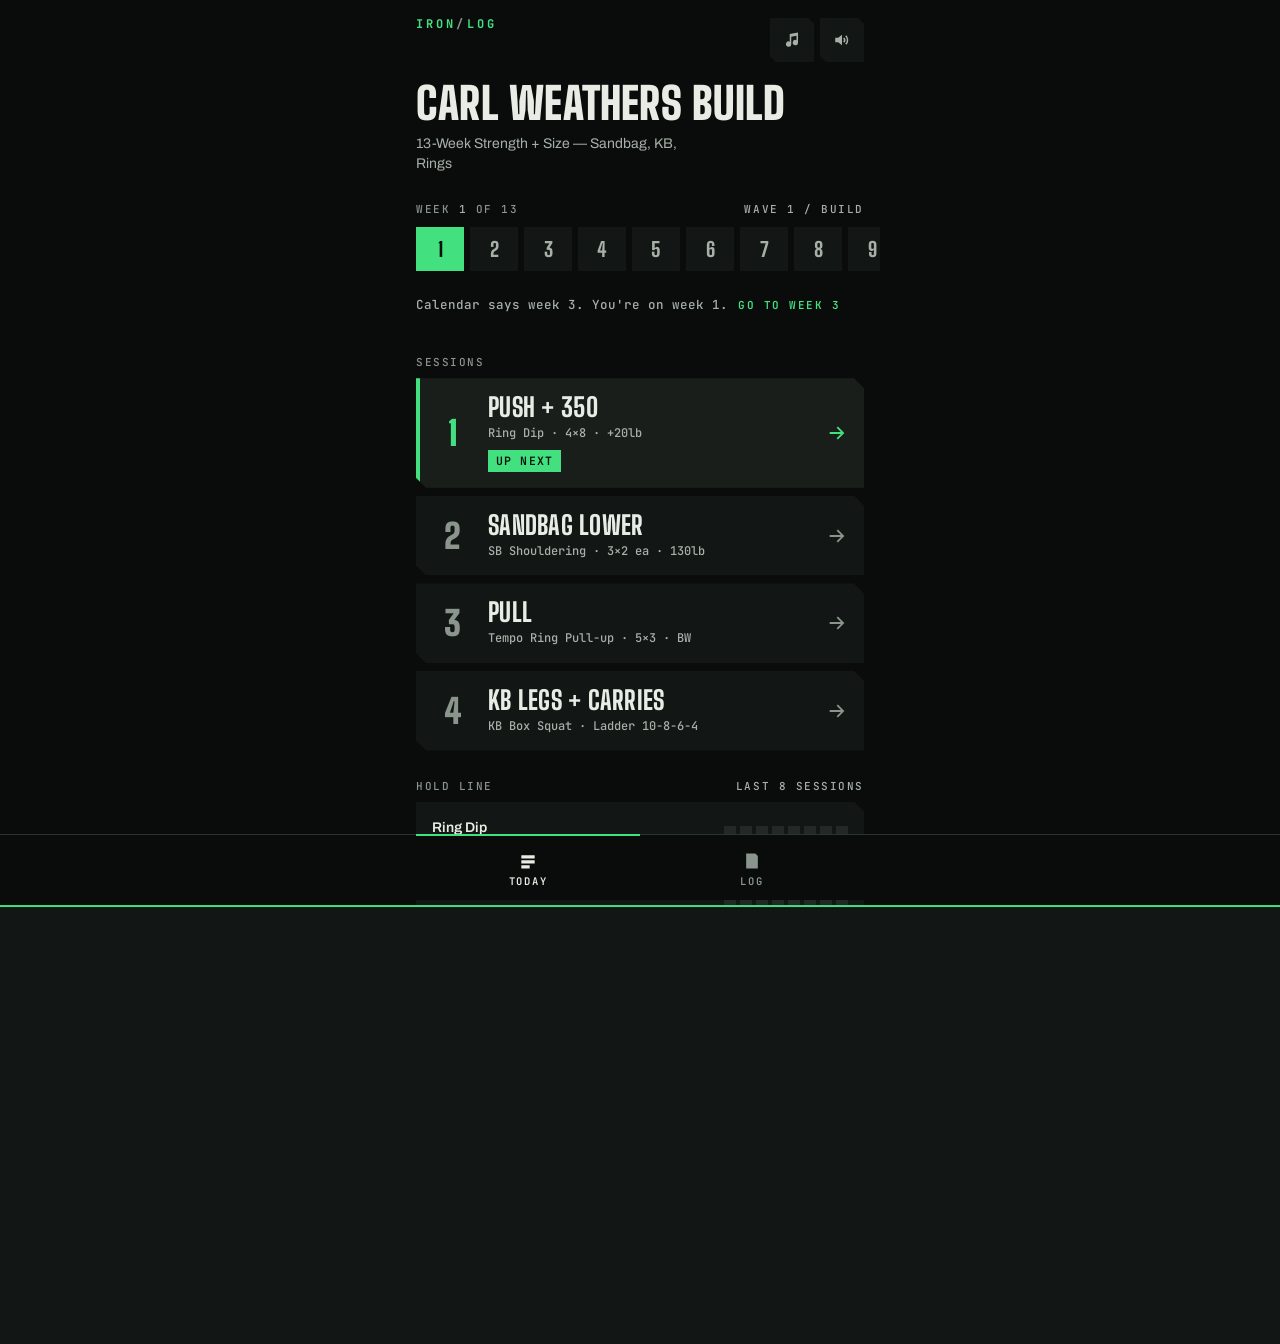
==== commit 3b0d1ebb: "Add Tunes: a YouTube queue that plays inside the app Paste a YouTube share link and it plays in the " ====
--- a/index.html
+++ b/index.html
@@ -43,7 +43,16 @@
 
 <div id="toast" role="status" aria-live="polite"></div>
 
+<!-- Tunes: a YouTube queue that plays in the app. The player frame is never re-rendered. -->
+<aside id="tunes" class="tunes" aria-label="Tunes" hidden>
+  <div class="tunes-top" id="tunes-top"></div>
+  <div class="tunes-bar" id="tunes-bar"></div>
+  <div class="tunes-frame"><div id="yt-player"></div></div>
+  <div class="tunes-body" id="tunes-body"></div>
+</aside>
+
 <script src="sound.js"></script>
 <script src="app.js"></script>
+<script src="tunes.js"></script>
 </body>
 </html>
--- a/styles.css
+++ b/styles.css
@@ -12,7 +12,7 @@
   --line: #2B342E;
   --text: #E7ECE5;
   --dim: #A7B0A8;
-  --mute: #6F7A72;
+  --mute: #8A958D;        /* AA on every plate */
 
   --doom: #43E07F;        /* signal green: go, active, held */
   --doom-ink: #04110A;    /* text sitting on green */
@@ -103,7 +103,7 @@
 .tag {
   display: inline-flex; align-items: center; gap: 6px;
   height: 22px; padding: 0 8px;
-  font: 600 10.5px/1 var(--f-mono); letter-spacing: .12em; text-transform: uppercase;
+  font: 600 11.5px/1 var(--f-mono); letter-spacing: .1em; text-transform: uppercase;
   background: var(--plate-3); color: var(--dim);
 }
 .tag-go { background: var(--doom); color: var(--doom-ink); }
@@ -116,7 +116,7 @@
 .brand { font: 700 12px/1 var(--f-mono); letter-spacing: .26em; color: var(--doom); }
 .brand span { color: var(--mute); }
 .icon-btn {
-  width: 40px; height: 40px; display: grid; place-items: center;
+  width: 44px; height: 44px; display: grid; place-items: center;
   background: var(--plate); color: var(--dim);
   clip-path: polygon(0 0, calc(100% - 6px) 0, 100% 6px, 100% 100%, 6px 100%, 0 calc(100% - 6px));
 }
@@ -154,7 +154,12 @@
   flex: 0 0 auto; min-width: 48px; height: 44px; padding: 0 12px;
   font: 800 20px/1 var(--f-num); background: var(--plate); color: var(--dim);
 }
+.week-chip.done { box-shadow: inset 0 -3px 0 var(--doom); color: var(--text); }
+.week-chip.part { box-shadow: inset 0 -3px 0 var(--ember); color: var(--text); }
+.week-chip.now:not([aria-current="true"]) { outline: 1.5px solid var(--doom); outline-offset: -1.5px; }
 .week-chip[aria-current="true"] { background: var(--doom); color: var(--doom-ink); }
+.cal-hint { margin-top: 10px; display: flex; flex-wrap: wrap; align-items: center; gap: 4px 10px; font: 500 12.5px/1.3 var(--f-mono); color: var(--dim); }
+.cal-hint .link-btn { padding: 0; }
 
 /* resume plate */
 .resume {
@@ -175,7 +180,7 @@
 }
 .day-idx { font: 900 34px/1 var(--f-num); color: var(--mute); text-align: center; }
 .day-name { display: block; font: 800 26px/1 var(--f-num); text-transform: uppercase; letter-spacing: .01em; }
-.day-key { display: block; margin-top: 6px; font: 500 12px/1.3 var(--f-mono); color: var(--dim); }
+.day-key { display: block; margin-top: 6px; font: 500 12px/1.3 var(--f-mono); color: var(--dim); text-wrap: balance; }
 .day-sub { display: block; margin-top: 8px; }
 .day-arrow { width: 22px; height: 22px; fill: var(--mute); transition: transform .2s var(--snap); }
 .day:active .day-arrow { transform: translateX(4px); }
@@ -249,7 +254,7 @@
 .s-title b { display: block; font: 900 26px/1 var(--f-num); text-transform: uppercase; white-space: nowrap; overflow: hidden; text-overflow: ellipsis; }
 
 .s-clock {
-  display: inline-flex; align-items: center; gap: 8px; height: 40px; padding: 0 12px;
+  display: inline-flex; align-items: center; gap: 8px; height: 44px; padding: 0 12px;
   background: var(--plate); font: 700 20px/1 var(--f-num); font-variant-numeric: tabular-nums; letter-spacing: .02em;
   clip-path: polygon(0 0, calc(100% - 6px) 0, 100% 6px, 100% 100%, 6px 100%, 0 calc(100% - 6px));
 }
@@ -261,12 +266,18 @@
 /* block strip */
 .strip { display: flex; gap: 3px; margin-top: 18px; }
 .strip button {
-  flex: 1 1 0; min-width: 0; height: 40px; position: relative;
+  flex: 1 1 0; min-width: 0; height: 44px; position: relative;
   background: var(--plate); color: var(--mute);
   font: 800 15px/1 var(--f-num); letter-spacing: .04em;
   transition: background-color .25s, color .25s;
 }
 .strip button.done { background: var(--doom-deep); color: var(--doom); }
+.strip button.part { background: var(--plate-2); color: var(--ember); box-shadow: inset 0 -3px 0 var(--ember); }
+
+/* session menu (the X) */
+.s-menu { margin-top: 12px; padding: 10px; display: grid; grid-template-columns: 1fr 1fr; gap: 8px; animation: drop-in .2s var(--snap); }
+.s-menu .btn { min-height: 56px; flex-direction: column; gap: 4px; }
+.s-menu .btn small { font: 500 10.5px/1 var(--f-mono); letter-spacing: .06em; text-transform: none; color: var(--mute); }
 .strip button.current { background: var(--text); color: var(--bg); }
 .strip button.current::after {
   content: ""; position: absolute; left: 50%; bottom: -7px; width: 0; height: 0;
@@ -283,12 +294,45 @@
 .block-sub { font: 500 11px/1 var(--f-mono); color: var(--mute); letter-spacing: .12em; text-transform: uppercase; }
 
 .pips { display: flex; gap: 4px; margin-top: 16px; }
-.pips i { flex: 1; height: 8px; background: var(--plate-3); }
+.pips i { flex: 1; height: 10px; background: var(--line); }
+.pips i.next { box-shadow: inset 0 0 0 1.5px var(--doom); background: var(--plate-3); }
 .pips i.on { background: var(--doom); }
 .pips i.grind { background: var(--ember); }
 .pips i.pop { animation: stamp .45s var(--snap); }
 @keyframes stamp { 0% { transform: scaleY(2.6); } 100% { transform: none; } }
 
+/* ladder: the rungs, the bells, the moves */
+.rungs { display: grid; grid-auto-flow: column; grid-auto-columns: 1fr; gap: 4px; margin-top: 16px; }
+.rung { display: flex; flex-direction: column; align-items: center; gap: 6px; padding: 10px 2px 9px; background: var(--plate-2); color: var(--mute); position: relative; }
+.rung b { font: 900 34px/.8 var(--f-num); font-variant-numeric: tabular-nums; }
+.rung span { font: 600 11.5px/1 var(--f-mono); letter-spacing: .02em; white-space: nowrap; }
+.rung span.swap::before { content: "▲ "; color: var(--ember); }
+.rung.now { background: var(--plate-3); color: var(--text); box-shadow: inset 0 0 0 2px var(--doom); }
+.rung.now b { color: var(--doom); }
+.rung.done { background: var(--doom-deep); color: var(--doom); }
+.rung.done span { color: var(--steel); }
+.rung.grind { background: var(--ember-deep); color: var(--ember); }
+.rung.pop { animation: stamp-rung .45s var(--snap); }
+@keyframes stamp-rung { 0% { transform: scale(1.12); } 100% { transform: none; } }
+
+.rung-bells { display: flex; align-items: center; gap: 6px; margin-top: 8px; padding: 6px 6px 6px 12px; background: var(--plate-2); }
+.rung-bells .label { margin-right: auto; }
+.rung-bells b { font: 700 15px/1 var(--f-mono); margin-right: 6px; }
+.rung-bells.changed b { color: var(--ember); }
+.rung-bells button { height: 44px; padding: 0 10px; background: var(--plate-3); font: 700 12px/1 var(--f-mono); color: var(--dim); }
+.rung-bells button.reset { color: var(--doom); }
+
+.exs-ladder { margin-top: 4px; }
+.ex-row { display: flex; align-items: center; justify-content: space-between; gap: 12px; padding: 8px 0; }
+.ex-row + .ex-row { border-top: 1px solid var(--line); }
+.ex-row .ex-name { font-size: 16px; }
+
+.next-rung { display: flex; align-items: baseline; gap: 10px; }
+.next-rung b { font: 900 56px/.85 var(--f-num); color: var(--doom); }
+.next-rung span { font: 600 14px/1.2 var(--f-mono); color: var(--text); }
+.swap-call { margin-top: 10px; padding: 8px 10px; background: var(--ember-deep); color: var(--ember); font: 700 13px/1.2 var(--f-mono); }
+.next-moves { margin-top: 10px; color: var(--dim); font-size: 13.5px; line-height: 1.5; }
+
 .block-note {
   display: block; margin-top: 14px; padding: 10px 12px; background: var(--plate-2);
   color: var(--dim); font-size: 13.5px; line-height: 1.45; text-align: left; width: 100%;
@@ -296,11 +340,13 @@
 }
 .block-note span { display: -webkit-box; -webkit-line-clamp: 2; -webkit-box-orient: vertical; overflow: hidden; }
 .block-note.open span { display: block; }
+.block-note.long::after { content: "More"; display: block; margin-top: 6px; font: 600 10.5px/1 var(--f-mono); letter-spacing: .14em; text-transform: uppercase; color: var(--doom); }
+.block-note.long.open::after { content: "Less"; }
 .block-note.has-drop { border-left-color: var(--ember); }
 
 .cleared {
-  position: absolute; top: 18px; right: 16px;
-  font: 700 10.5px/1 var(--f-mono); letter-spacing: .16em; color: var(--doom-ink);
+  grid-column: 2; justify-self: start; margin-top: 4px;
+  font: 700 11px/1 var(--f-mono); letter-spacing: .16em; text-transform: uppercase; color: var(--doom-ink);
   background: var(--doom); padding: 6px 8px;
   animation: clear-in .35s var(--snap) both;
 }
@@ -313,8 +359,8 @@
 .ex-name { font: 600 17px/1.2 var(--f-text); }
 .ex-line { display: flex; align-items: center; justify-content: space-between; gap: 10px; margin-top: 10px; }
 .ex-target { font: 500 12px/1.2 var(--f-mono); color: var(--dim); }
-.ex-last { display: block; margin-top: 4px; font: 500 10.5px/1 var(--f-mono); color: var(--mute); letter-spacing: .06em; }
-.ex-last b { color: var(--steel); font-weight: 500; }
+.ex-last { display: block; margin-top: 4px; font: 500 13px/1.2 var(--f-mono); color: var(--dim); letter-spacing: .02em; }
+.ex-last b { color: var(--text); font-weight: 700; }
 
 .stepper { display: inline-grid; grid-template-columns: 44px 54px 44px; height: 44px; background: var(--plate-3); }
 .stepper button { display: grid; place-items: center; color: var(--dim); font: 500 22px/1 var(--f-mono); }
@@ -324,7 +370,7 @@
   overflow: hidden; position: relative;
   font: 800 24px/.82 var(--f-num); font-variant-numeric: tabular-nums; background: var(--plate-2);
 }
-.stepper output small { font: 600 8.5px/1 var(--f-mono); color: var(--mute); letter-spacing: .12em; }
+.stepper output small { font: 600 10px/1 var(--f-mono); color: var(--mute); letter-spacing: .12em; }
 .stepper output span { display: block; }
 .stepper output.up span { animation: roll-up .22s var(--snap); }
 .stepper output.down span { animation: roll-down .22s var(--snap); }
@@ -341,7 +387,7 @@
 .load-chip.changed { color: var(--ember); box-shadow: inset 0 -2px 0 var(--ember); }
 .load-chip:disabled { color: var(--mute); box-shadow: none; }
 .load-edit { display: flex; gap: 6px; margin-top: 10px; animation: drop-in .2s var(--snap); }
-.load-edit button { flex: 1; height: 40px; background: var(--plate-3); font: 700 13px/1 var(--f-mono); }
+.load-edit button { flex: 1; height: 44px; background: var(--plate-3); font: 700 13px/1 var(--f-mono); }
 .load-edit button.reset { color: var(--doom); }
 @keyframes drop-in { from { transform: translateY(-6px); opacity: 0; } }
 
@@ -356,6 +402,8 @@
 .run.is-on { background: var(--doom-deep); color: var(--doom); }
 .run.is-on svg { fill: var(--doom); }
 .run b { position: relative; }
+.run.is-on b { font: 900 26px/1 var(--f-num); }
+.load-text { min-width: 44px; text-align: right; font: 700 13px/1 var(--f-mono); color: var(--mute); }
 
 /* round log */
 .rlog { margin: 10px 0 6px; border-top: 1px solid var(--line); padding-top: 10px; }
@@ -364,12 +412,12 @@
 .rlog .r-v { font: 500 12.5px/1.2 var(--f-mono); color: var(--dim); white-space: nowrap; overflow: hidden; text-overflow: ellipsis; }
 .rlog .r-v em { font-style: normal; color: var(--ember); }
 .rlog li.new { animation: drop-in .3s var(--snap); }
-.eff-btn { height: 26px; padding: 0 8px; font: 600 10.5px/1 var(--f-mono); letter-spacing: .12em; text-transform: uppercase; background: var(--plate-3); color: var(--mute); }
+.eff-btn { height: 40px; min-width: 64px; padding: 0 10px; font: 600 11.5px/1 var(--f-mono); letter-spacing: .12em; text-transform: uppercase; background: var(--plate-3); color: var(--mute); }
 .eff-btn[data-v="easy"] { color: var(--steel); }
 .eff-btn[data-v="solid"] { background: var(--doom-deep); color: var(--doom); }
 .eff-btn[data-v="grind"] { background: var(--ember); color: #160700; }
 .rlog-actions { display: flex; justify-content: space-between; padding: 6px 0 10px; }
-.link-btn { min-height: 36px; font: 600 11px/1 var(--f-mono); letter-spacing: .14em; text-transform: uppercase; color: var(--mute); }
+.link-btn { min-height: 44px; padding: 0 8px; font: 600 11px/1 var(--f-mono); letter-spacing: .14em; text-transform: uppercase; color: var(--mute); }
 .link-btn.go { color: var(--doom); }
 
 /* checklist (warm-up, finisher) */
@@ -403,6 +451,7 @@
 .emom-phase { margin-top: 10px; font: 900 40px/.9 var(--f-num); letter-spacing: .03em; text-transform: uppercase; color: var(--doom); }
 .emom.is-rest .emom-phase { color: var(--ember); }
 .emom.is-idle .emom-phase { color: var(--mute); }
+.emom.is-idle .emom-sec { color: var(--mute); }
 .emom-sec { font: 900 84px/.8 var(--f-num); font-variant-numeric: tabular-nums; }
 .emom-bar { grid-column: 1 / -1; display: grid; grid-auto-flow: column; grid-auto-columns: 1fr; gap: 2px; height: 6px; margin-top: 12px; }
 .emom-bar i { background: var(--plate-3); }
@@ -434,6 +483,11 @@
 .act.swap .act-l { animation: slot .3s var(--snap); }
 @keyframes slot { from { transform: translateY(110%); } }
 .act .act-l b { font-variant-numeric: tabular-nums; }
+/* a running movement timer owns the dock: readable from the floor */
+.act.timer-act { background: var(--doom-deep); color: var(--doom); height: 88px; }
+.act.timer-act .act-l { font-size: 18px; line-height: 1.1; text-align: left; max-width: 55%; }
+.act.timer-act .act-l small { display: block; margin-top: 6px; font: 500 11px/1 var(--f-mono); letter-spacing: .1em; color: var(--dim); }
+.act.timer-act b { font: 900 64px/1 var(--f-num); font-variant-numeric: tabular-nums; }
 
 /* hold-to-confirm: a flat bar fills across the button */
 .hold-btn { touch-action: none; user-select: none; -webkit-user-select: none; -webkit-touch-callout: none; }
@@ -442,6 +496,7 @@
   transform-origin: left; transform: scaleX(0);
 }
 .btn.hold-btn::before { background: var(--ember); opacity: .35; }
+.act.quiet.hold-btn::before { background: var(--doom); opacity: .35; }
 .hold-btn.holding::before { transform: scaleX(1); transition: transform var(--hold, .9s) linear; }
 .hold-btn > * { position: relative; }
 
@@ -473,7 +528,7 @@
 .sheet.over .rest-bar i { background: var(--doom); }
 
 .rest-adj { display: grid; grid-template-columns: 1fr 1fr; gap: 8px; margin-top: 12px; }
-.rest-adj .btn { min-height: 52px; font-size: 15px; }
+.rest-adj .btn { min-height: 52px; font-size: 15px; text-transform: none; }
 
 .effort { margin-top: 28px; }
 .effort .label { display: block; margin-bottom: 10px; }
@@ -492,6 +547,8 @@
 .drop p { font-size: 13px; color: var(--dim); }
 .drop p b { color: var(--ember); font-weight: 600; }
 .drop-row { display: grid; grid-auto-flow: column; grid-auto-columns: 1fr; gap: 6px; }
+.drop-row .btn { line-height: 1.15; padding: 0 10px; font-size: 12px; min-height: 48px; }
+.sheet.over .rest-digits { font-size: min(26vw, 120px); color: var(--ember); }
 
 .up-next { margin-top: 24px; padding: 14px 16px; background: var(--plate); }
 .up-next .label { display: block; margin-bottom: 8px; }
@@ -520,6 +577,7 @@
 }
 .sum-strip i.full { background: var(--doom); color: var(--doom-ink); }
 .sum-strip i.part { background: var(--plate-3); color: var(--ember); box-shadow: inset 0 -2px 0 var(--ember); }
+.sum-strip i.skip { background: var(--plate); color: var(--mute); }
 @keyframes charge { from { background: var(--plate); color: var(--mute); transform: scaleY(.3); } }
 .sum-name { margin-top: 16px; font: 900 48px/.9 var(--f-num); text-transform: uppercase; }
 .sum-time { margin-top: 22px; font: 900 112px/.8 var(--f-num); font-variant-numeric: tabular-nums; }
@@ -529,7 +587,8 @@
 .stats { display: grid; grid-template-columns: repeat(3, 1fr); gap: 3px; margin-top: 22px; }
 .stat { background: var(--plate); padding: 14px 12px; }
 .stat b { display: block; font: 900 34px/1 var(--f-num); font-variant-numeric: tabular-nums; }
-.stat .label { display: block; margin-top: 8px; font-size: 10px; }
+.stat .label { display: block; margin-top: 8px; font-size: 10.5px; white-space: nowrap; letter-spacing: .08em; }
+.stat-sub { display: block; margin-top: 4px; font: 600 11px/1 var(--f-mono); color: var(--ember); }
 .stat.ember b { color: var(--ember); }
 .stat.go b { color: var(--doom); }
 
@@ -539,6 +598,7 @@
 .rows .r-name { font: 600 15px/1.2 var(--f-text); }
 .rows .r-sub { grid-column: 1; font: 500 11.5px/1.3 var(--f-mono); color: var(--mute); }
 .rows .r-time { grid-row: 1 / span 2; grid-column: 2; font: 800 24px/1 var(--f-num); font-variant-numeric: tabular-nums; }
+.rows .r-time.none { font: 600 11px/1 var(--f-mono); letter-spacing: .1em; text-transform: uppercase; color: var(--mute); }
 
 .notation {
   margin: 0; padding: 14px 16px; background: var(--plate);
@@ -594,3 +654,111 @@
 @media (prefers-reduced-motion: reduce) {
   *, *::before, *::after { animation-duration: .001s !important; animation-delay: 0s !important; transition-duration: .001s !important; }
 }
+
+/* ---------- TUNES (YouTube queue) ---------- */
+
+.home-btns { display: flex; gap: 6px; }
+.s-menu .s-menu-wide { grid-column: 1 / -1; }
+
+/* The player docks on top of whatever holds the bottom edge (tab bar, session
+   dock, rest sheet button); tunes.js measures that into --tunes-lift and the
+   room it takes into --tunes-room, so the page scrolls clear of it. It sits
+   above the shutter: YouTube's terms say nothing may cover a playing player. */
+.tunes {
+  position: fixed; z-index: 65; left: 0; right: 0; max-width: 480px; margin: 0 auto;
+  bottom: max(var(--tunes-lift, 0px), var(--safe-b));
+  transition: bottom .25s var(--firm);
+}
+.tunes.t-enter { animation: t-rise .28s var(--firm); }
+@keyframes t-rise { from { transform: translateY(14px); } }
+
+body.tunes-docked #app { padding-bottom: calc(var(--bar-h) + var(--safe-b) + 24px + var(--tunes-room)); }
+body.tunes-docked .sheet-foot { padding-top: calc(16px + var(--tunes-room)); }
+body.tunes-docked #toast { bottom: calc(max(var(--tunes-lift, 0px), var(--safe-b)) + var(--tunes-room) + 12px); }
+
+/* the player: exactly YouTube's 200x200 minimum */
+.tunes-frame { width: 200px; height: 200px; background: #000; }
+.tunes-frame iframe { display: block; width: 200px; height: 200px; border: 0; }
+
+.t-btn { width: 44px; height: 44px; flex: none; display: grid; place-items: center; background: var(--plate-3); color: var(--text); transition: transform .09s ease-out, background-color .15s; }
+.t-btn svg { width: 20px; height: 20px; fill: currentColor; }
+.t-btn:active, .t-resume:active { transform: scale(.96); }
+.t-btn.t-main { background: var(--doom); color: var(--doom-ink); }
+.t-btn.t-main svg { width: 24px; height: 24px; }
+.tunes[data-state="paused"] .t-btn.t-main { background: var(--plate-3); color: var(--doom); }
+
+/* strip (playing): player left, controls right, one row above the dock */
+.tunes[data-mode="strip"], .tunes[data-mode="deck"] { display: grid; grid-template-columns: 200px minmax(0, 1fr); }
+.tunes[data-mode="strip"] { background: var(--plate); box-shadow: 0 -1px 0 var(--line), 0 -14px 28px rgba(0, 0, 0, .5); }
+.tunes[data-mode="strip"] .tunes-frame, .tunes[data-mode="deck"] .tunes-frame { grid-column: 1; grid-row: 3; }
+.tunes[data-mode="strip"] .tunes-bar, .tunes[data-mode="deck"] .tunes-bar {
+  grid-column: 2; grid-row: 3; min-width: 0; height: 200px;
+  display: flex; flex-direction: column; padding: 2px 8px 8px 10px;
+}
+.t-meta { display: flex; align-items: center; height: 44px; margin-right: -6px; }
+.t-meta .label { flex: 1; min-width: 0; color: var(--doom); }
+.tunes[data-state="paused"] .t-meta .label { color: var(--mute); }
+.t-meta .t-btn { background: none; color: var(--dim); }
+.t-title { font: 600 14px/1.25 var(--f-text); display: -webkit-box; -webkit-line-clamp: 2; -webkit-box-orient: vertical; overflow: hidden; overflow-wrap: anywhere; }
+.t-prog { height: 3px; margin-top: auto; background: var(--plate-3); overflow: hidden; }
+.t-prog i { display: block; height: 100%; background: var(--doom); transform-origin: left; transition: transform 1s linear; }
+.tunes[data-state="paused"] .t-prog i { background: var(--steel); }
+.t-status { display: block; margin-top: 6px; font: 500 11px/1 var(--f-mono); color: var(--dim); white-space: nowrap; overflow: hidden; text-overflow: ellipsis; }
+.t-ctrls { display: grid; grid-template-columns: 1fr 48px; gap: 4px; margin-top: 8px; }
+.t-ctrls .t-btn { width: auto; height: 52px; }
+.t-upnext { display: block; margin-top: 7px; font: 500 10.5px/1.1 var(--f-mono); color: var(--mute); white-space: nowrap; overflow: hidden; text-overflow: ellipsis; }
+
+/* bar (paused): one slim row; the player is tucked away and nothing plays */
+.tunes[data-mode="bar"] { background: var(--plate); box-shadow: 0 -1px 0 var(--line), 0 -10px 24px rgba(0, 0, 0, .45); }
+.tunes[data-mode="bar"] .tunes-bar { display: flex; align-items: center; gap: 4px; padding: 6px 8px 6px 6px; }
+.tunes[data-mode="bar"] .tunes-frame { position: absolute; width: 1px; height: 1px; overflow: hidden; opacity: 0; pointer-events: none; }
+.tunes[data-mode="bar"] .t-btn { background: none; color: var(--dim); }
+.t-resume { flex: 1; min-width: 0; min-height: 48px; display: flex; align-items: center; gap: 10px; text-align: left; transition: transform .09s ease-out; }
+.t-resume img { width: 64px; height: 36px; object-fit: cover; flex: none; filter: saturate(.6); }
+.t-resume-text { flex: 1; min-width: 0; }
+.t-resume-text b { display: block; font: 600 13px/1.2 var(--f-text); white-space: nowrap; overflow: hidden; text-overflow: ellipsis; }
+.t-resume-text small { display: block; margin-top: 4px; font: 500 10.5px/1 var(--f-mono); color: var(--dim); white-space: nowrap; overflow: hidden; text-overflow: ellipsis; }
+.t-resume-go { width: 44px; height: 44px; flex: none; display: grid; place-items: center; background: var(--doom); color: var(--doom-ink); }
+.t-resume-go svg { width: 20px; height: 20px; fill: currentColor; }
+
+/* deck: the queue panel; the strip stays put along its bottom edge */
+.tunes[data-mode="deck"] {
+  top: var(--safe-t); grid-template-rows: auto minmax(0, 1fr) auto;
+  background: var(--bg); box-shadow: inset 0 2px 0 var(--doom);
+}
+.tunes[data-mode="deck"] .tunes-bar { background: var(--plate); box-shadow: 0 -1px 0 var(--line); }
+.tunes[data-mode="deck"] .tunes-frame { box-shadow: 0 -1px 0 var(--line); }
+.tunes-top { grid-column: 1 / -1; grid-row: 1; padding: 6px var(--gutter) 0; }
+.tunes-body { grid-column: 1 / -1; grid-row: 2; overflow-y: auto; overscroll-behavior: contain; padding: 14px var(--gutter) 16px; }
+.tunes:not([data-mode="deck"]) .tunes-top, .tunes:not([data-mode="deck"]) .tunes-body { display: none; }
+.t-head { display: flex; justify-content: space-between; align-items: center; height: 52px; margin-right: -10px; }
+.t-head .label { margin: 0; color: var(--doom); font-weight: 500; }
+.t-head .t-btn { background: none; color: var(--dim); }
+.t-paste { width: 100%; min-height: 56px; }
+.t-add { display: grid; grid-template-columns: 1fr auto; gap: 6px; margin-top: 8px; }
+.t-add input {
+  min-width: 0; height: 48px; padding: 0 12px; border: 0; border-radius: 0;
+  background: var(--plate-2); color: var(--text); font: 500 14px/1 var(--f-mono);
+  box-shadow: inset 0 -2px 0 var(--line);
+}
+.t-add input::placeholder { color: var(--mute); }
+.t-add input:focus { outline: none; box-shadow: inset 0 -2px 0 var(--doom); }
+.t-add .btn { min-height: 48px; padding: 0 18px; }
+.t-add.quiet input, .t-add.quiet .btn { height: 44px; min-height: 44px; }
+.t-label { display: flex; justify-content: space-between; align-items: center; }
+.t-clear { min-height: 44px; padding: 0 2px 0 12px; font: 500 11px/1 var(--f-mono); letter-spacing: .1em; text-transform: uppercase; color: var(--mute); }
+.t-queue { display: grid; gap: 4px; margin-top: 2px; }
+.t-queue li { display: grid; grid-template-columns: 64px minmax(0, 1fr) 44px 44px; gap: 8px; align-items: center; padding: 6px; background: var(--plate); }
+.t-queue li.now { box-shadow: inset 3px 0 0 var(--doom); background: var(--plate-2); }
+.t-queue img { width: 64px; height: 36px; object-fit: cover; }
+.t-queue span { font: 500 13px/1.3 var(--f-text); display: -webkit-box; -webkit-line-clamp: 2; -webkit-box-orient: vertical; overflow: hidden; overflow-wrap: anywhere; }
+.t-queue small { display: block; font: 500 10px/1.3 var(--f-mono); letter-spacing: .1em; text-transform: uppercase; color: var(--mute); }
+.t-queue li.now small { color: var(--doom); }
+.t-queue .t-btn { background: none; color: var(--dim); }
+.t-how { display: grid; gap: 10px; padding: 14px; background: var(--plate); }
+.t-how li { display: grid; grid-template-columns: 26px 1fr; gap: 8px; align-items: baseline; font-size: 14px; color: var(--dim); }
+.t-how b { font: 800 22px/1 var(--f-num); color: var(--doom); }
+.t-how em { font-style: normal; font-weight: 600; color: var(--text); }
+.t-fine { margin-top: 14px; font: 500 11px/1.45 var(--f-mono); color: var(--mute); }
+/* nothing queued: no player, no controls, just the add panel */
+.tunes[data-state="empty"] > .tunes-frame, .tunes[data-state="empty"] > .tunes-bar { display: none; }
